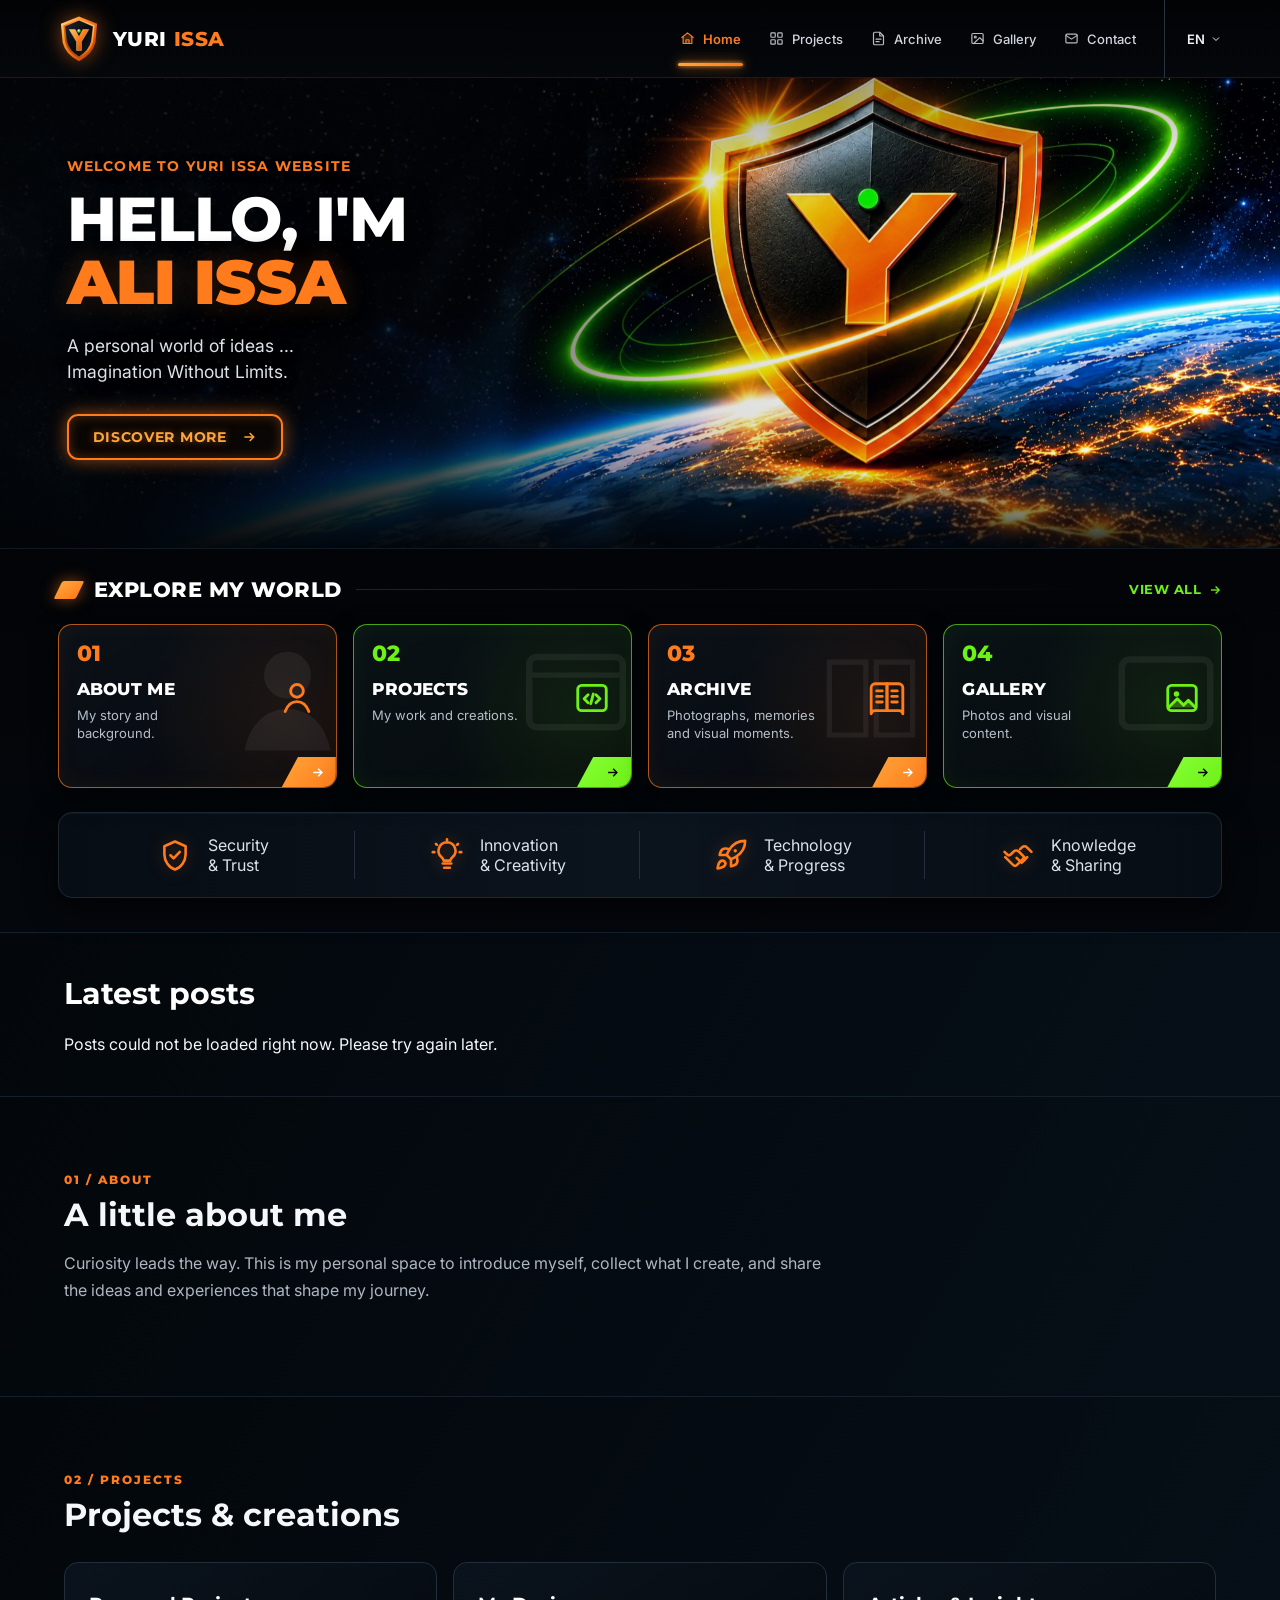
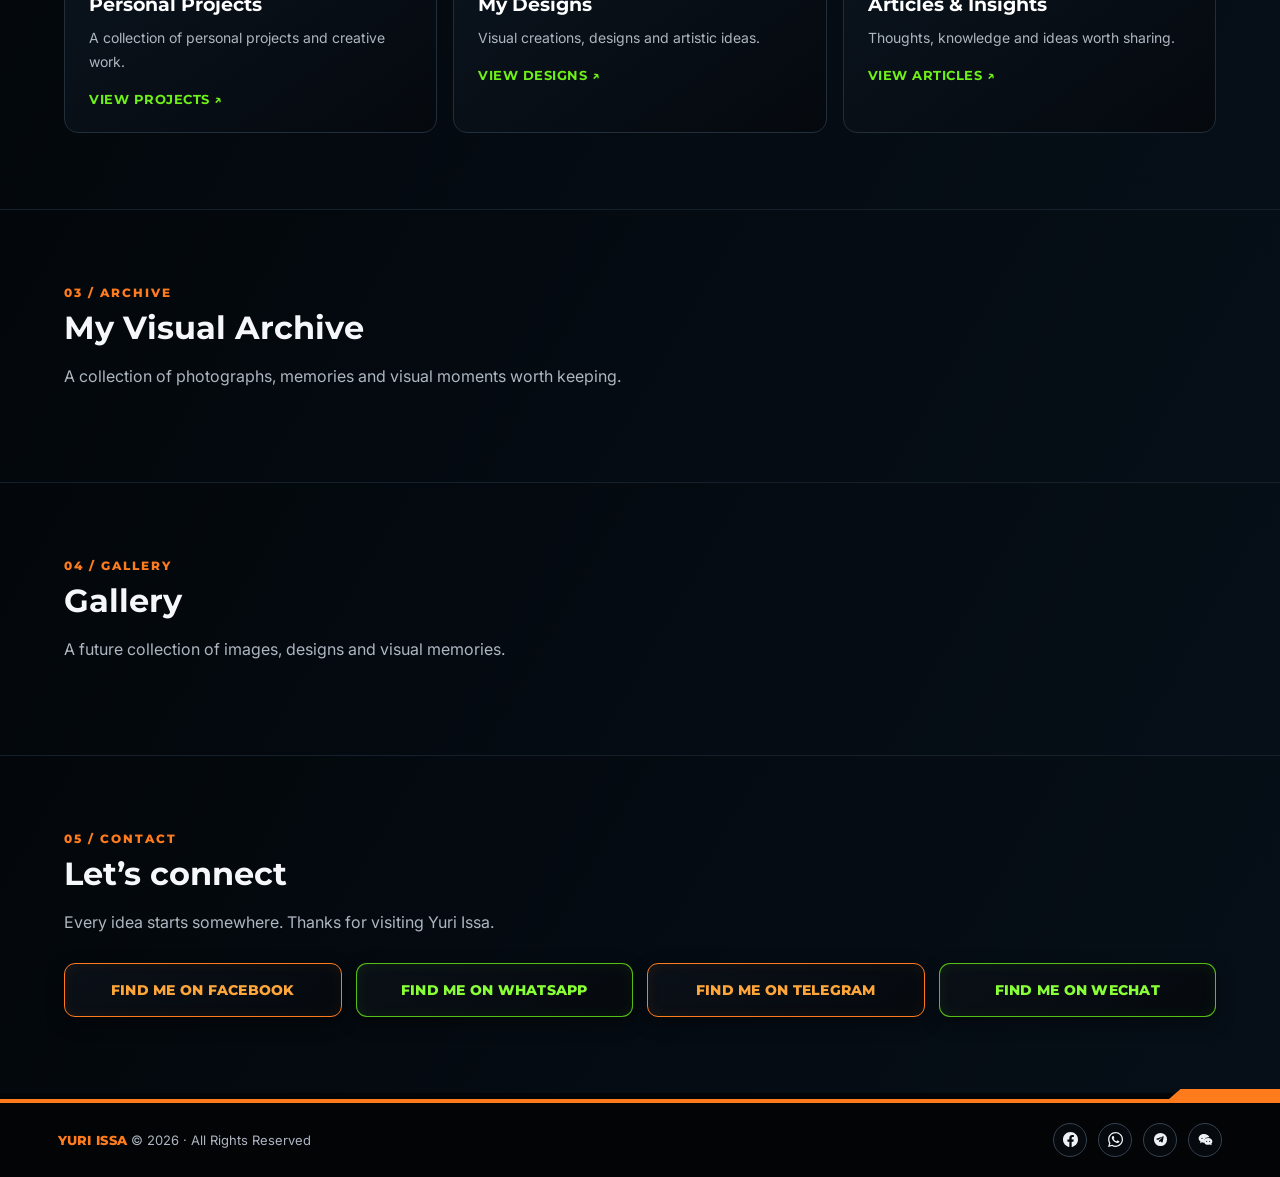
==== index.html @ 232e9811 "Show latest published posts on the home page" ====
<!doctype html>
<html lang="en">
<head>
<meta charset="utf-8">
<meta name="viewport" content="width=device-width, initial-scale=1">
<meta name="theme-color" content="#03070b">
<meta name="description" content="Yuri Issa — personal space for ideas, creativity, technology and projects.">
<title>YURI ISSA — Personal Website</title>
<link rel="preconnect" href="https://fonts.googleapis.com">
<link rel="preconnect" href="https://fonts.gstatic.com" crossorigin>
<link href="https://fonts.googleapis.com/css2?family=Inter:wght@400;500;600;700&family=Montserrat:wght@600;700;800;900&display=swap" rel="stylesheet">
<link rel="stylesheet" href="style.css">
</head>
<body>

<header class="site-header">
  <a class="brand" href="https://yuri-issa-admin.yuri-issa37.workers.dev/" aria-label="Yuri Issa private administration">
    <!-- Top-left metallic 3D mini shield with Y and green dot -->
    <svg class="brand-mark" viewBox="0 0 120 138" aria-hidden="true">
      <defs>
        <linearGradient id="miniMetalOuter" x1="0" y1="0" x2="1" y2="1">
          <stop offset="0%" stop-color="#ffe7ad"/>
          <stop offset="28%" stop-color="#ff992e"/>
          <stop offset="68%" stop-color="#e8580c"/>
          <stop offset="100%" stop-color="#8c2b02"/>
        </linearGradient>
        <linearGradient id="miniMetalInner" x1="1" y1="0" x2="0" y2="1">
          <stop offset="0%" stop-color="#ffd082"/>
          <stop offset="50%" stop-color="#ff7a18"/>
          <stop offset="100%" stop-color="#6e2000"/>
        </linearGradient>
        <linearGradient id="miniBg" x1="0" y1="0" x2="1" y2="1">
          <stop offset="0%" stop-color="#1e2730"/>
          <stop offset="55%" stop-color="#070a0e"/>
          <stop offset="100%" stop-color="#141b24"/>
        </linearGradient>
        <linearGradient id="miniYGrad" x1="0" y1="0" x2="1" y2="1">
          <stop offset="0%" stop-color="#ffc56e"/>
          <stop offset="45%" stop-color="#ff7e1a"/>
          <stop offset="100%" stop-color="#b83d04"/>
        </linearGradient>
        <radialGradient id="miniGreenDot" cx="38%" cy="35%" r="65%">
          <stop offset="0%" stop-color="#e0ffb8"/>
          <stop offset="45%" stop-color="#6df116"/>
          <stop offset="100%" stop-color="#247a00"/>
        </radialGradient>
      </defs>
      <path d="M60 4 L112 25 L107 79 Q99 113 60 133 Q21 113 13 79 L8 25 Z" fill="url(#miniMetalOuter)"/>
      <path d="M60 11 L105 30 L100 77 Q93 107 60 125 Q27 107 20 77 L15 30 Z" fill="url(#miniMetalInner)"/>
      <path d="M60 16 L100 33 L95 75 Q89 102 60 119 Q31 102 25 75 L20 33 Z" fill="url(#miniBg)"/>
      <path d="M32 42 L49 42 L60 63 L71 42 L88 42 L67 77 L67 102 L53 102 L53 77 Z" fill="url(#miniYGrad)" stroke="#ffd68a" stroke-width="1.3" stroke-linejoin="round"/>
      <circle cx="60" cy="46" r="5.4" fill="url(#miniGreenDot)"/>
    </svg>
    <span class="brand-name">YURI <span>ISSA.</span></span>
  </a>

  <button class="menu-toggle" aria-label="Open navigation" onclick="document.querySelector('.nav').classList.toggle('open')">☰</button>

  <nav class="nav" aria-label="Main navigation">
    <a class="active" href="#home"><svg viewBox="0 0 24 24"><path d="M3 10.5L12 3l9 7.5"/><path d="M5 9.5V20h14V9.5"/><path d="M9.5 20v-6h5v6"/></svg><span class="nav-label">Home</span></a>
    <a href="projects.html"><svg viewBox="0 0 24 24"><rect x="3" y="3" width="7" height="7" rx="1.2"/><rect x="14" y="3" width="7" height="7" rx="1.2"/><rect x="3" y="14" width="7" height="7" rx="1.2"/><rect x="14" y="14" width="7" height="7" rx="1.2"/></svg><span class="nav-label">Projects</span></a>
    <a href="#archive"><svg viewBox="0 0 24 24"><path d="M14 2H6a2 2 0 0 0-2 2v16a2 2 0 0 0 2 2h12a2 2 0 0 0 2-2V8z"/><polyline points="14 2 14 8 20 8"/><line x1="8" y1="13" x2="16" y2="13"/><line x1="8" y1="17" x2="13" y2="17"/></svg><span class="nav-label">Archive</span></a>
    <a href="#gallery"><svg viewBox="0 0 24 24"><rect x="3" y="4" width="18" height="16" rx="2"/><circle cx="8.5" cy="9.5" r="1.5"/><polyline points="21 16 15.5 10.5 6 20"/></svg><span class="nav-label">Gallery</span></a>
    <a href="#contact"><svg viewBox="0 0 24 24"><rect x="3" y="5" width="18" height="14" rx="2"/><polyline points="3 7 12 13 21 7"/></svg><span class="nav-label">Contact</span></a>
    <div class="lang-wrap">
      <button class="lang" type="button" aria-haspopup="true" aria-expanded="false" aria-label="Choose language"><span class="lang-current">EN</span><svg viewBox="0 0 24 24"><polyline points="6 9 12 15 18 9"/></svg></button>
      <div class="language-menu" hidden>
        <button type="button" data-language="en" aria-pressed="true">EN <span>English</span></button>
        <button type="button" data-language="ar" aria-pressed="false">AR <span>العربية</span></button>
      </div>
    </div>
  </nav>
</header>

<main>
<section class="hero" id="home" aria-label="Yuri Issa 3D metallic shield identity hero">
  <div class="hero-copy">
    <div class="eyebrow">WELCOME TO MY WEBSITE</div>
    <h1>HELLO, I'M <span>YURI ISSA</span></h1>
    <p>A personal space for ideas, creativity, technology and projects.</p>
    <a class="glow-btn" href="#about">
      DISCOVER MORE
      <svg viewBox="0 0 24 24"><line x1="5" y1="12" x2="19" y2="12"/><polyline points="13 6 19 12 13 18"/></svg>
    </a>
  </div>
  <div class="hero-art-spacer" aria-hidden="true"></div>
</section>

<section class="explore" id="explore">
  <div class="section-heading">
    <span class="slash"></span>
    <h2>EXPLORE MY WORLD</h2>
    <span class="heading-line"></span>
    <a class="view-all" href="#about">
      VIEW ALL
      <svg viewBox="0 0 24 24"><line x1="5" y1="12" x2="19" y2="12"/><polyline points="13 6 19 12 13 18"/></svg>
    </a>
  </div>

  <div class="feature-grid">
    <!-- Card 01 -->
    <a class="feature" href="#about">
      <svg class="card-bg-decor" viewBox="0 0 100 100"><circle cx="55" cy="34" r="18" fill="currentColor"/><path d="M22 92c4-22 18-32 33-32s29 10 33 32" fill="currentColor"/></svg>
      <div class="num">01</div>
      <h3>ABOUT ME</h3>
      <p>My story and background.</p>
      <span class="feature-icon">
        <svg viewBox="0 0 24 24"><circle cx="12" cy="7.5" r="4"/><path d="M4.5 20.5c1.6-4.2 4.4-6.2 7.5-6.2s5.9 2 7.5 6.2"/></svg>
      </span>
      <span class="corner">
        <svg viewBox="0 0 24 24"><line x1="5" y1="12" x2="19" y2="12"/><polyline points="13 6 19 12 13 18"/></svg>
      </span>
    </a>

    <!-- Card 02 -->
    <a class="feature green" href="#projects">
      <svg class="card-bg-decor" viewBox="0 0 100 100"><rect x="14" y="20" width="72" height="54" rx="6" stroke="currentColor" stroke-width="5" fill="none"/><line x1="14" y1="34" x2="86" y2="34" stroke="currentColor" stroke-width="4"/></svg>
      <div class="num">02</div>
      <h3>PROJECTS</h3>
      <p>My work and creations.</p>
      <span class="feature-icon">
        <svg viewBox="0 0 24 24"><rect x="3" y="4" width="18" height="16" rx="2.5"/><polyline points="9.5 10 7 12.5 9.5 15"/><polyline points="14.5 10 17 12.5 14.5 15"/><line x1="12.8" y1="9.5" x2="11.2" y2="15.5"/></svg>
      </span>
      <span class="corner">
        <svg viewBox="0 0 24 24"><line x1="5" y1="12" x2="19" y2="12"/><polyline points="13 6 19 12 13 18"/></svg>
      </span>
    </a>

    <!-- Card 03 -->
    <a class="feature" href="#archive">
      <svg class="card-bg-decor" viewBox="0 0 100 100"><path d="M18 24h28v56H18zM54 24h28v56H54z" stroke="currentColor" stroke-width="4" fill="none"/></svg>
      <div class="num">03</div>
      <h3>ARCHIVE</h3>
      <p>Photographs, memories and visual moments.</p>
      <span class="feature-icon">
        <svg viewBox="0 0 24 24"><path d="M2 5.5A2.5 2.5 0 0 1 4.5 3H12v17H4.5A2.5 2.5 0 0 0 2 22V5.5z"/><path d="M22 5.5A2.5 2.5 0 0 0 19.5 3H12v17h7.5a2.5 2.5 0 0 1 2.5 2V5.5z"/><line x1="5.5" y1="7.5" x2="9" y2="7.5"/><line x1="5.5" y1="11" x2="9" y2="11"/><line x1="5.5" y1="14.5" x2="9" y2="14.5"/><line x1="15" y1="7.5" x2="18.5" y2="7.5"/><line x1="15" y1="11" x2="18.5" y2="11"/><line x1="15" y1="14.5" x2="18.5" y2="14.5"/></svg>
      </span>
      <span class="corner">
        <svg viewBox="0 0 24 24"><line x1="5" y1="12" x2="19" y2="12"/><polyline points="13 6 19 12 13 18"/></svg>
      </span>
    </a>

    <!-- Card 04 -->
    <a class="feature green" href="#gallery">
      <svg class="card-bg-decor" viewBox="0 0 100 100"><rect x="16" y="22" width="68" height="52" rx="6" stroke="currentColor" stroke-width="5" fill="none"/></svg>
      <div class="num">04</div>
      <h3>GALLERY</h3>
      <p>Photos and visual content.</p>
      <span class="feature-icon">
        <svg viewBox="0 0 24 24"><rect x="3" y="4" width="18" height="16" rx="2.5"/><circle cx="8.5" cy="9.5" r="1.7" fill="currentColor" stroke="none"/><path d="M3.5 18l5.5-5.5 4 4 3-3 4.5 4.5" fill="currentColor" opacity="0.35" stroke="none"/><polyline points="3.5 18 9 12.5 13 16.5 16 13.5 20.5 18"/></svg>
      </span>
      <span class="corner">
        <svg viewBox="0 0 24 24"><line x1="5" y1="12" x2="19" y2="12"/><polyline points="13 6 19 12 13 18"/></svg>
      </span>
    </a>
  </div>

  <!-- 4 Values Bar -->
  <div class="values">
    <div class="value" role="button" tabindex="0" aria-controls="valuePopover" aria-expanded="false" data-value="security">
      <span class="value-icon">
        <svg viewBox="0 0 24 24"><path d="M12 2.5L4.5 5.8v5.7c0 4.9 3.2 9.4 7.5 10.8 4.3-1.4 7.5-5.9 7.5-10.8V5.8L12 2.5z"/><polyline points="8.8 12.2 11 14.4 15.4 9.8"/></svg>
      </span>
      <span>Security<br>&amp; Trust</span>
    </div>
    <div class="value" role="button" tabindex="0" aria-controls="valuePopover" aria-expanded="false" data-value="innovation">
      <span class="value-icon">
        <svg viewBox="0 0 24 24"><path d="M9 18h6"/><path d="M10 21h4"/><path d="M12 3a6 6 0 0 0-3.8 10.6c.7.6 1.3 1.5 1.5 2.4h4.6c.2-.9.8-1.8 1.5-2.4A6 6 0 0 0 12 3z"/><line x1="12" y1="1" x2="12" y2="1.5"/><line x1="4.2" y1="4.2" x2="4.9" y2="4.9"/><line x1="19.8" y1="4.2" x2="19.1" y2="4.9"/><line x1="2" y1="10" x2="3" y2="10"/><line x1="21" y1="10" x2="22" y2="10"/></svg>
      </span>
      <span>Innovation<br>&amp; Creativity</span>
    </div>
    <div class="value" role="button" tabindex="0" aria-controls="valuePopover" aria-expanded="false" data-value="technology">
      <span class="value-icon">
        <svg viewBox="0 0 24 24"><path d="M4.5 16.5c-1.5 1.26-2 5-2 5s3.74-.5 5-2c.71-.84.7-2.13-.09-2.91a2.18 2.18 0 0 0-2.91-.09z"/><path d="M12 15l-3-3a22 22 0 0 1 2-3.95A12.88 12.88 0 0 1 22 2c0 2.72-.78 7.5-6 11a22.35 22.35 0 0 1-4 2z"/><path d="M9 12H4s.55-3.03 2-4c1.62-1.08 5 0 5 0"/><path d="M12 15v5s3.03-.55 4-2c1.08-1.62 0-5 0-5"/><circle cx="15" cy="9" r="1.2" fill="currentColor" stroke="none"/></svg>
      </span>
      <span>Technology<br>&amp; Progress</span>
    </div>
    <div class="value" role="button" tabindex="0" aria-controls="valuePopover" aria-expanded="false" data-value="knowledge">
      <span class="value-icon">
        <svg viewBox="0 0 24 24"><path d="M11 14l2 2a2.1 2.1 0 0 0 3-3l-3.5-3.5a2.5 2.5 0 0 0-3.5 0L7 11.5a2 2 0 0 1-2.8 0L2.5 9.8"/><path d="M21.5 9.8l-3.2-3.2a2.5 2.5 0 0 0-3.5 0l-1.3 1.3"/><path d="M3 13.5l5.5 5.5a2 2 0 0 0 2.8 0l5.2-5.2"/><path d="M14.5 17.5l2-2"/><path d="M16.5 15.5l2-2"/></svg>
      </span>
      <span>Knowledge<br>&amp; Sharing</span>
    </div>
  </div>
  <div class="value-popover" id="valuePopover" hidden role="dialog" aria-labelledby="valuePopoverTitle" aria-describedby="valuePopoverText">
    <div class="value-popover-accent" aria-hidden="true"></div>
    <div class="value-popover-copy">
      <div class="value-popover-kicker">YURI ISSA · CORE VALUES</div>
      <h3 id="valuePopoverTitle"></h3>
      <p id="valuePopoverText"></p>
    </div>
    <button class="value-popover-close" type="button" aria-label="Close">×</button>
  </div>
</section>

<section class="public-feed-section" aria-labelledby="latestPostsHeading">
  <h2 class="public-feed-heading" id="latestPostsHeading" data-public-feed-title="all">Latest posts</h2>
  <div data-public-feed="all" data-limit="6" aria-live="polite">Loading published posts…</div>
</section>

<section class="content-section" id="about">
  <div class="kicker">01 / ABOUT</div>
  <h2>A little about me</h2>
  <p>Curiosity leads the way. This is my personal space to introduce myself, collect what I create, and share the ideas and experiences that shape my journey.</p>
</section>

<section class="content-section" id="projects">
  <div class="kicker">02 / PROJECTS</div>
  <h2>Projects &amp; creations</h2>
  <div class="cards">
    <article class="info-card">
      <h3>WorkTime</h3>
      <p>A personal work-hours and overtime tracking project.</p>
      <a class="view-all" href="projects.html">VIEW PROJECT ↗</a>
    </article>
    <article class="info-card">
      <h3>Experiments</h3>
      <p>A space for small tools, prototypes and ideas in progress.</p>
      <a class="view-all" href="designs.html">VIEW DESIGNS ↗</a>
    </article>
    <article class="info-card">
      <h3>Future projects</h3>
      <p>New concepts and creations will be collected here.</p>
      <a class="view-all" href="articles.html">READ ARTICLES ↗</a>
    </article>
  </div>
</section>

<section class="content-section" id="archive">
  <div class="kicker">03 / ARCHIVE</div>
  <h2>My Visual Archive</h2>
  <p>A collection of photographs, memories and visual moments worth keeping.</p>
</section>

<section class="content-section" id="gallery">
  <div class="kicker">04 / GALLERY</div>
  <h2>Gallery</h2>
  <p>A future collection of images, designs and visual memories.</p>
</section>

<section class="content-section" id="contact">
  <div class="kicker">05 / CONTACT</div>
  <h2>Let’s connect</h2>
  <p>Every idea starts somewhere. Thanks for visiting Yuri Issa.</p>
  <div class="contact-links" aria-label="Social contact links">
    <a class="contact-link contact-link-orange" href="https://www.facebook.com/share/1JthXieUPX/" target="_blank" rel="noopener noreferrer">FIND ME ON FACEBOOK</a>
    <a class="contact-link contact-link-green" href="https://wa.me/963932971478" target="_blank" rel="noopener noreferrer">FIND ME ON WHATSAPP</a>
    <a class="contact-link contact-link-orange" href="https://t.me/Yuriissa" target="_blank" rel="noopener noreferrer">FIND ME ON TELEGRAM</a>
    <button class="contact-link contact-link-green" type="button" data-open-wechat>FIND ME ON WECHAT</button>
  </div>
</section>
</main>


<div class="wechat-modal" id="wechatModal" hidden>
  <div class="wechat-modal-backdrop" data-close-wechat></div>
  <section class="wechat-modal-card" role="dialog" aria-modal="true" aria-labelledby="wechatModalTitle">
    <h2 id="wechatModalTitle">WECHAT</h2>
    <div class="wechat-id-box" aria-label="WeChat ID">Yuri-Issa</div>
    <div class="wechat-modal-actions">
      <button class="wechat-copy-button" type="button" id="copyWechatId">COPY ID</button>
      <button class="wechat-close-button" type="button" data-close-wechat>CLOSE</button>
    </div>
  </section>
</div>

<div class="footer-divider" aria-hidden="true"></div>
<footer class="site-footer">
  <div><span class="footer-brand">YURI ISSA.</span> © 2026&nbsp; · &nbsp;All Rights Reserved</div>
  <div class="socials">
    <a href="https://www.facebook.com/share/1JthXieUPX/" target="_blank" rel="noopener noreferrer" aria-label="Facebook">
      <svg viewBox="0 0 24 24"><path d="M24 12.073C24 5.405 18.627 0 12 0S0 5.405 0 12.073c0 6.019 4.388 11.01 10.125 11.927v-8.437H7.078v-3.49h3.047V9.41c0-3.02 1.792-4.69 4.533-4.69 1.312 0 2.686.236 2.686.236v2.953h-1.513c-1.491 0-1.956.931-1.956 1.886v2.278h3.328l-.532 3.49h-2.796V24C19.612 23.083 24 18.092 24 12.073z"/></svg>
    </a>
    <a href="https://wa.me/963932971478" target="_blank" rel="noopener noreferrer" aria-label="WhatsApp">
      <svg viewBox="0 0 24 24"><path d="M20.52 3.48A11.86 11.86 0 0 0 12.08 0C5.5 0 .15 5.35.15 11.93c0 2.1.55 4.15 1.6 5.96L.05 24l6.27-1.64a11.9 11.9 0 0 0 5.75 1.46h.01c6.58 0 11.93-5.35 11.93-11.93 0-3.19-1.24-6.19-3.49-8.41zM12.08 21.8h-.01a9.9 9.9 0 0 1-5.04-1.38l-.36-.21-3.72.97.99-3.63-.23-.37a9.88 9.88 0 0 1-1.52-5.25c0-5.46 4.45-9.91 9.9-9.91 2.65 0 5.14 1.03 7.01 2.9a9.84 9.84 0 0 1 2.9 7.01c0 5.46-4.45 9.87-9.92 9.87zm5.44-7.41c-.3-.15-1.77-.87-2.05-.97-.27-.1-.47-.15-.67.15-.2.3-.77.97-.95 1.17-.17.2-.35.22-.65.07-.3-.15-1.25-.46-2.38-1.47-.88-.78-1.47-1.75-1.64-2.05-.17-.3-.02-.46.13-.61.13-.13.3-.35.45-.52.15-.17.2-.3.3-.5.1-.2.05-.37-.02-.52-.08-.15-.67-1.62-.92-2.22-.24-.58-.49-.5-.67-.51h-.57c-.2 0-.52.07-.79.37-.27.3-1.04 1.02-1.04 2.49s1.07 2.89 1.22 3.09c.15.2 2.1 3.2 5.08 4.49.71.31 1.27.5 1.7.64.71.23 1.36.2 1.87.12.57-.08 1.77-.72 2.02-1.42.25-.7.25-1.3.17-1.42-.07-.12-.27-.2-.57-.35z"/></svg>
    </a>
    <a href="https://t.me/Yuriissa" target="_blank" rel="noopener noreferrer" aria-label="Telegram">
      <svg viewBox="0 0 24 24"><path d="M12 1.5a10.5 10.5 0 1 0 0 21 10.5 10.5 0 0 0 0-21zm5.1 6.2-1.8 8.6c-.13.62-.5.77-1.02.48l-2.82-2.08-1.36 1.31c-.15.15-.27.27-.56.27l.2-2.87 5.23-4.73c.23-.2-.05-.32-.34-.11l-6.46 4.07-2.78-.87c-.61-.19-.62-.61.13-.9l10.87-4.19c.5-.18.95.12.71 1.02z"/></svg>
    </a>
    <a href="#contact" aria-label="WeChat" data-open-wechat>
      <svg viewBox="0 0 24 24"><path d="M9.5 3C4.81 3 1 6.13 1 10c0 2.13 1.18 4.03 3.04 5.28L3.2 18l3.02-1.5c1.02.32 2.12.5 3.28.5h.38a6.1 6.1 0 0 1-.38-2.1c0-3.53 3.42-6.4 7.64-6.4.38 0 .75.02 1.11.07C17.52 5.43 13.9 3 9.5 3zm-3.1 8.1a1.05 1.05 0 1 1 0-2.1 1.05 1.05 0 0 1 0 2.1zm6.2 0a1.05 1.05 0 1 1 0-2.1 1.05 1.05 0 0 1 0 2.1zM23 15c0-3.04-3.02-5.5-6.75-5.5S9.5 11.96 9.5 15s3.02 5.5 6.75 5.5c.91 0 1.78-.15 2.57-.43L22 21l-.7-2.1C22.35 17.9 23 16.53 23 15zm-9.1.8a.9.9 0 1 1 0-1.8.9.9 0 0 1 0 1.8zm4.7 0a.9.9 0 1 1 0-1.8.9.9 0 0 1 0 1.8z"/></svg>
    </a>
  </div>
</footer>

<script>
document.querySelectorAll('.nav a').forEach(a=>a.addEventListener('click',()=>document.querySelector('.nav').classList.remove('open')));
</script>

<script>
(() => {
  const modal = document.getElementById('wechatModal');
  const copyButton = document.getElementById('copyWechatId');
  if (!modal || !copyButton) return;
  const id = 'Yuri-Issa';
  let previousFocus = null;
  const labels = () => document.documentElement.lang === 'ar'
    ? { title: 'وي تشات', copy: 'نسخ المعرّف', close: 'إغلاق', copied: 'تم النسخ' }
    : { title: 'WECHAT', copy: 'COPY ID', close: 'CLOSE', copied: 'COPIED' };
  const syncLanguage = () => {
    const t = labels();
    document.getElementById('wechatModalTitle').textContent = t.title;
    copyButton.textContent = t.copy;
    modal.querySelector('.wechat-close-button').textContent = t.close;
  };
  const openModal = event => {
    event.preventDefault();
    previousFocus = event.currentTarget;
    syncLanguage();
    modal.hidden = false;
    document.body.classList.add('wechat-modal-open');
    copyButton.focus();
  };
  const closeModal = () => {
    modal.hidden = true;
    document.body.classList.remove('wechat-modal-open');
    if (previousFocus) previousFocus.focus();
  };
  const fallbackCopy = () => {
    const field = document.createElement('textarea');
    field.value = id;
    field.setAttribute('readonly', '');
    field.style.position = 'fixed';
    field.style.opacity = '0';
    document.body.appendChild(field);
    field.select();
    let copied = false;
    try { copied = document.execCommand('copy'); } catch (error) {}
    field.remove();
    return copied;
  };
  document.querySelectorAll('[data-open-wechat]').forEach(button => button.addEventListener('click', openModal));
  modal.querySelectorAll('[data-close-wechat]').forEach(button => button.addEventListener('click', closeModal));
  document.addEventListener('keydown', event => {
    if (event.key === 'Escape' && !modal.hidden) closeModal();
  });
  copyButton.addEventListener('click', async () => {
    let copied = false;
    try {
      if (navigator.clipboard && window.isSecureContext) {
        await navigator.clipboard.writeText(id);
        copied = true;
      }
    } catch (error) {}
    if (!copied) copied = fallbackCopy();
    if (copied) {
      copyButton.textContent = labels().copied;
      window.setTimeout(() => { if (!modal.hidden) copyButton.textContent = labels().copy; }, 1600);
    }
  });
})();
</script>

<script>
(() => {
  const values = [...document.querySelectorAll('.values .value[data-value]')];
  const popover = document.getElementById('valuePopover');
  if (!values.length || !popover) return;
  const title = document.getElementById('valuePopoverTitle');
  const description = document.getElementById('valuePopoverText');
  const closeButton = popover.querySelector('.value-popover-close');
  const copy = {
    en: {
      security: ['Security & Trust', 'A personal space that respects privacy and values trust as the foundation of every meaningful digital connection.'],
      innovation: ['Innovation & Creativity', 'New ideas are more than passing thoughts. They become experiments, designs and creative work shaped by curiosity.'],
      technology: ['Technology & Progress', 'A continuing interest in digital tools and technology, with a belief in learning, exploring and moving forward.'],
      knowledge: ['Knowledge & Sharing', 'Knowledge becomes more valuable when we learn from it, exchange ideas and share what we discover.']
    },
    ar: {
      security: ['الأمان والثقة', 'مساحة شخصية تحترم الخصوصية، وتؤمن بأن الثقة هي أساس كل حضور رقمي وعلاقة ناجحة.'],
      innovation: ['الابتكار والإبداع', 'الأفكار الجديدة ليست مجرد خواطر عابرة؛ بل تتحول إلى تجارب وتصميمات وأعمال إبداعية يقودها الفضول.'],
      technology: ['التكنولوجيا والتقدم', 'اهتمام مستمر بالأدوات الرقمية والتكنولوجيا، وإيمان بأن التعلم والاستكشاف طريق دائم نحو التطور.'],
      knowledge: ['المعرفة والمشاركة', 'تزداد المعرفة قيمة عندما نتعلم منها، ونتبادل الأفكار، ونشارك الآخرين ما نكتشفه.']
    }
  };
  let active = null;
  let previousFocus = null;
  const isArabic = () => document.documentElement.lang === 'ar';
  const close = () => {
    if (popover.hidden) return;
    popover.hidden = true;
    if (active) active.setAttribute('aria-expanded', 'false');
    const restore = previousFocus;
    active = null;
    previousFocus = null;
    if (restore) restore.focus({ preventScroll: true });
  };
  const position = () => {
    if (!active || popover.hidden) return;
    const anchor = active.getBoundingClientRect();
    const width = popover.offsetWidth;
    const height = popover.offsetHeight;
    const margin = 16;
    const left = Math.max(margin, Math.min(window.innerWidth - width - margin, anchor.left + anchor.width / 2 - width / 2));
    let top = anchor.bottom + 14;
    if (top + height > window.innerHeight - margin) top = anchor.top - height - 14;
    top = Math.max(margin, Math.min(window.innerHeight - height - margin, top));
    popover.style.left = left + 'px';
    popover.style.top = top + 'px';
    popover.style.setProperty('--value-arrow-left', Math.max(22, Math.min(width - 34, anchor.left + anchor.width / 2 - left)) + 'px');
    popover.classList.toggle('opens-up', top < anchor.top);
  };
  const open = item => {
    const lang = isArabic() ? 'ar' : 'en';
    const words = copy[lang][item.dataset.value];
    if (!words) return;
    if (active === item && !popover.hidden) { close(); return; }
    if (active) active.setAttribute('aria-expanded', 'false');
    active = item;
    previousFocus = item;
    title.textContent = words[0];
    description.textContent = words[1];
    closeButton.setAttribute('aria-label', lang === 'ar' ? 'إغلاق' : 'Close');
    popover.querySelector('.value-popover-kicker').textContent = lang === 'ar' ? 'YURI ISSA · القيم الأساسية' : 'YURI ISSA · CORE VALUES';
    popover.hidden = false;
    item.setAttribute('aria-expanded', 'true');
    position();
    closeButton.focus({ preventScroll: true });
  };
  values.forEach(item => {
    item.addEventListener('click', () => open(item));
    item.addEventListener('keydown', event => {
      if (event.key === 'Enter' || event.key === ' ') {
        event.preventDefault();
        open(item);
      }
    });
  });
  closeButton.addEventListener('click', close);
  document.addEventListener('pointerdown', event => {
    if (!popover.hidden && !popover.contains(event.target) && !event.target.closest('.value[data-value]')) close();
  });
  document.addEventListener('keydown', event => {
    if (event.key === 'Escape' && !popover.hidden) close();
  });
  window.addEventListener('resize', position);
  window.addEventListener('scroll', () => { if (!popover.hidden) close(); }, true);
})();
</script>

<script src="content.js"></script>
<script src="language.js"></script>
<script src="public-posts.js"></script>
</body>
</html>
---- style.css ----
:root{
  --bg:#020407;
  --panel:#070d14;
  --text:#f5f7fa;
  --muted:#aeb6c0;
  --orange:#ff7b1c;
  --orange-bright:#ffa63a;
  --orange-deep:#c94908;
  --green:#6df116;
  --green-soft:#88ff36;
  --line:#202b36;
  --font-display:'Montserrat',Arial,Helvetica,sans-serif;
  --font-body:'Inter',Arial,Helvetica,sans-serif;
}
*{box-sizing:border-box}
html{scroll-behavior:smooth}
body{
  margin:0;
  background:var(--bg);
  color:var(--text);
  font-family:var(--font-body);
  overflow-x:hidden;
  -webkit-font-smoothing:antialiased;
}
a{color:inherit;text-decoration:none}

/* ================= HEADER ================= */
.site-header{
  height:78px;
  display:flex;
  align-items:center;
  justify-content:space-between;
  padding:0 4.5%;
  background:linear-gradient(180deg,#020305 0%,#04070b 100%);
  border-bottom:1px solid #141d26;
  position:relative;
  z-index:20;
}
.brand{
  display:flex;
  align-items:center;
  gap:13px;
  white-space:nowrap;
  font-family:var(--font-display);
  font-weight:800;
  letter-spacing:.6px;
  font-size:20px;
}
.brand-mark{
  width:42px;
  height:48px;
  display:block;
  filter:drop-shadow(0 0 10px rgba(255,123,28,0.5));
  transition:transform .25s ease;
}
.brand:hover .brand-mark{transform:scale(1.04)}
.brand-name{color:#ffffff}
.brand-name span{color:var(--orange)}

.nav{
  display:flex;
  align-items:center;
  gap:28px;
  font-size:13px;
  font-weight:500;
  color:#cfd5dd;
}
.nav a{
  height:78px;
  display:flex;
  align-items:center;
  gap:8px;
  position:relative;
  transition:color .2s ease;
}
.nav a svg{
  width:15px;
  height:15px;
  stroke:currentColor;
  fill:none;
  stroke-width:1.9;
  stroke-linecap:round;
  stroke-linejoin:round;
  opacity:.88;
}
.nav a:hover,
.nav a.active{
  color:var(--orange);
  font-weight:600;
}
.nav a.active svg{opacity:1;fill:rgba(255,123,28,0.18)}
.nav a.active:after{
  content:"";
  height:3px;
  border-radius:2px;
  position:absolute;
  bottom:12px;
  left:-2px;
  right:-2px;
  background:linear-gradient(90deg,var(--orange-bright),var(--orange));
  box-shadow:0 0 14px var(--orange),0 0 4px var(--orange-bright);
}
.lang{
  border-left:1px solid #28323c;
  padding-left:22px;
  color:#eef1f5;
  font-weight:600;
  gap:5px !important;
}
.lang svg{width:12px !important;height:12px !important}
.menu-toggle{
  display:none;
  background:#0a1017;
  color:#fff;
  border:1px solid #2b3744;
  border-radius:8px;
  padding:8px 12px;
  font-size:20px;
  cursor:pointer;
}

/* ================= HERO SECTION (PHOTOREALISTIC 3D SCENE) ================= */
.hero{
  min-height:470px;
  position:relative;
  overflow:hidden;
  display:grid;
  grid-template-columns:1fr 1fr;
  align-items:center;
  padding:46px 5.2% 54px;
  background-color:#020407;
  background-image:url('yuri-issa-hero-hd.jpg');
  background-size:65% auto;
  background-position:100% 46%;
  background-repeat:no-repeat;
}

/* Left-side legibility gradient while keeping the 3D shield, green orbit & Earth 100% crisp */
.hero:before{
  content:"";
  position:absolute;
  inset:0;
  background:
    linear-gradient(90deg, rgba(2,4,7,0.92) 0%, rgba(2,4,7,0.72) 34%, rgba(2,4,7,0.12) 56%, rgba(2,4,7,0.0) 100%),
    linear-gradient(180deg, rgba(2,4,7,0.3) 0%, transparent 22%, transparent 84%, rgba(2,4,7,0.88) 100%);
  pointer-events:none;
  z-index:1;
}

.hero-copy{
  position:relative;
  z-index:3;
  max-width:540px;
}
.eyebrow{
  font-family:var(--font-display);
  font-size:13.5px;
  color:var(--orange);
  font-weight:700;
  letter-spacing:1.2px;
  display:flex;
  align-items:center;
  gap:14px;
  margin-bottom:14px;
  text-transform:uppercase;
  text-shadow:0 2px 10px rgba(0,0,0,0.9);
}
.hero h1{
  font-family:var(--font-display);
  font-size:clamp(42px,5.2vw,62px);
  line-height:1.02;
  margin:0 0 18px;
  font-weight:800;
  letter-spacing:-0.8px;
  color:#ffffff;
  text-shadow:0 4px 24px rgba(0,0,0,0.85);
}
.hero h1 span{
  display:block;
  color:var(--orange);
  font-weight:900;
  letter-spacing:-0.5px;
  text-shadow:0 4px 28px rgba(0,0,0,0.85), 0 0 24px rgba(255,123,28,0.28);
}
.hero-copy p{
  font-size:17.5px;
  line-height:1.52;
  color:#dce2ea;
  max-width:430px;
  margin:0 0 28px;
  font-weight:400;
  text-shadow:0 2px 14px rgba(0,0,0,0.9);
}
.glow-btn{
  display:inline-flex;
  align-items:center;
  gap:14px;
  border:2px solid var(--orange);
  border-radius:11px;
  padding:13px 24px;
  background:rgba(12,7,3,0.75);
  backdrop-filter:blur(4px);
  color:var(--orange-bright);
  font-family:var(--font-display);
  font-weight:700;
  font-size:13.5px;
  letter-spacing:.7px;
  box-shadow:0 0 18px rgba(255,123,28,0.58), inset 0 0 12px rgba(255,123,28,0.3);
  text-shadow:0 0 8px rgba(255,140,40,0.5);
  transition:all .22s ease;
}
.glow-btn:hover{
  background:var(--orange);
  color:#06080b;
  box-shadow:0 0 28px rgba(255,123,28,0.9);
  text-shadow:none;
}
.glow-btn svg{
  width:16px;
  height:16px;
  stroke:currentColor;
  stroke-width:2.3;
  fill:none;
  transition:transform .2s ease;
}
.glow-btn:hover svg{transform:translateX(3px)}

.hero-art-spacer{
  min-height:370px;
  pointer-events:none;
}

/* ================= EXPLORE MY WORLD ================= */
.explore{
  padding:28px 4.5% 34px;
  background:linear-gradient(180deg,#020407 0%,#04070c 100%);
  border-top:1px solid #101822;
  position:relative;
  z-index:5;
}
.section-heading{
  display:flex;
  align-items:center;
  gap:14px;
  margin-bottom:22px;
}
.slash{
  width:22px;
  height:18px;
  background:linear-gradient(135deg,var(--orange-bright),var(--orange));
  transform:skew(-26deg);
  border-radius:2px;
  box-shadow:0 0 14px rgba(255,123,28,0.55);
}
.section-heading h2{
  font-family:var(--font-display);
  font-size:21px;
  margin:0;
  font-weight:800;
  letter-spacing:.5px;
  color:#ffffff;
}
.heading-line{
  height:1px;
  flex:1;
  background:linear-gradient(90deg,rgba(255,255,255,0.12),transparent);
}
.view-all{
  display:inline-flex;
  align-items:center;
  gap:7px;
  font-family:var(--font-display);
  font-size:12.5px;
  color:var(--green);
  font-weight:700;
  letter-spacing:.5px;
  white-space:nowrap;
  transition:opacity .2s;
}
.view-all:hover{opacity:.85;text-shadow:0 0 10px rgba(109,241,22,0.5)}
.view-all svg{width:14px;height:14px;stroke:currentColor;stroke-width:2.3;fill:none}

/* 4 Feature Cards */
.feature-grid{
  display:grid;
  grid-template-columns:repeat(4,1fr);
  gap:16px;
}
.feature{
  height:164px;
  position:relative;
  overflow:hidden;
  border:1.5px solid rgba(255,123,28,0.68);
  border-radius:14px;
  padding:18px 18px 14px;
  background:
    radial-gradient(circle at 82% 52%, rgba(255,123,28,0.09) 0%, transparent 58%),
    linear-gradient(145deg, #0b1118 0%, #06090e 100%);
  box-shadow:0 8px 24px rgba(0,0,0,0.55), inset 0 0 22px rgba(255,123,28,0.06);
  transition:transform .22s ease, border-color .22s ease, box-shadow .22s ease;
}
.feature:hover{
  transform:translateY(-3px);
  border-color:var(--orange-bright);
  box-shadow:0 12px 28px rgba(0,0,0,0.7), 0 0 18px rgba(255,123,28,0.22);
}
.feature.green{
  border-color:rgba(109,241,22,0.65);
  background:
    radial-gradient(circle at 82% 52%, rgba(109,241,22,0.09) 0%, transparent 58%),
    linear-gradient(145deg, #0a1216 0%, #05090d 100%);
  box-shadow:0 8px 24px rgba(0,0,0,0.55), inset 0 0 22px rgba(109,241,22,0.06);
}
.feature.green:hover{
  border-color:var(--green-soft);
  box-shadow:0 12px 28px rgba(0,0,0,0.7), 0 0 18px rgba(109,241,22,0.22);
}

.card-bg-decor{
  position:absolute;
  right:-10px;
  top:6px;
  width:130px;
  height:130px;
  opacity:.06;
  pointer-events:none;
  color:#ffffff;
}

.feature .num{
  font-family:var(--font-display);
  font-size:22px;
  font-weight:800;
  color:var(--orange);
  margin-bottom:14px;
  line-height:1;
}
.feature.green .num{color:var(--green)}
.feature h3{
  font-family:var(--font-display);
  font-size:16.5px;
  margin:0 0 7px;
  font-weight:800;
  letter-spacing:.3px;
  color:#ffffff;
}
.feature p{
  font-size:13px;
  line-height:1.4;
  color:#b6bec8;
  margin:0;
  max-width:155px;
}
.feature-icon{
  position:absolute;
  right:18px;
  top:52px;
  width:42px;
  height:42px;
  color:var(--orange);
  display:flex;
  align-items:center;
  justify-content:center;
}
.feature-icon svg{
  width:38px;
  height:38px;
  stroke:currentColor;
  fill:none;
  stroke-width:1.8;
  stroke-linecap:round;
  stroke-linejoin:round;
}
.feature.green .feature-icon{color:var(--green)}

.corner{
  position:absolute;
  right:0;
  bottom:0;
  width:54px;
  height:30px;
  background:linear-gradient(135deg,var(--orange-bright),var(--orange));
  clip-path:polygon(30% 0,100% 0,100% 100%,0 100%);
  display:flex;
  align-items:center;
  justify-content:flex-end;
  padding-right:11px;
  color:#ffffff;
}
.corner svg{width:15px;height:15px;stroke:currentColor;stroke-width:2.4;fill:none}
.feature.green .corner{
  background:linear-gradient(135deg,var(--green-soft),var(--green));
  color:#050b04;
}

/* Values Strip */
.values{
  margin-top:24px;
  min-height:86px;
  border:1px solid #1e2833;
  border-radius:14px;
  background:linear-gradient(90deg,#070d14 0%,#0b131d 50%,#070d14 100%);
  display:grid;
  grid-template-columns:repeat(4,1fr);
  align-items:center;
  padding:14px 12px;
  box-shadow:0 10px 30px rgba(0,0,0,0.65), inset 0 1px 0 rgba(255,255,255,0.04);
}
.value{
  display:flex;
  align-items:center;
  justify-content:center;
  gap:14px;
  min-height:48px;
  border-right:1px solid #232f3c;
  color:#dce2ea;
  font-size:13.5px;
  font-weight:500;
  line-height:1.3;
  padding:0 12px;
}
.value:last-child{border:0}
.value-icon{
  width:38px;
  height:38px;
  color:var(--orange);
  display:flex;
  align-items:center;
  justify-content:center;
  flex-shrink:0;
  filter:drop-shadow(0 0 8px rgba(255,123,28,0.28));
}
.value-icon svg{
  width:34px;
  height:34px;
  stroke:currentColor;
  fill:none;
  stroke-width:1.85;
  stroke-linecap:round;
  stroke-linejoin:round;
}

/* ================= FOOTER ================= */
.footer-divider{
  position:relative;
  height:4px;
  background:var(--orange);
  margin-top:6px;
}
.footer-divider:after{
  content:"";
  position:absolute;
  right:0;
  bottom:0;
  width:115px;
  height:14px;
  background:var(--orange);
  clip-path:polygon(14% 0,100% 0,100% 100%,0 100%);
}
.site-footer{
  padding:20px 4.5%;
  display:flex;
  align-items:center;
  justify-content:space-between;
  background:#020406;
  color:#aeb6c2;
  font-size:13px;
}
.footer-brand{
  font-family:var(--font-display);
  color:var(--orange);
  font-weight:800;
  letter-spacing:.3px;
}
.socials{display:flex;gap:11px}
.socials a{
  width:34px;
  height:34px;
  border:1px solid #35414e;
  border-radius:50%;
  display:grid;
  place-items:center;
  color:#eef2f6;
  background:#060a0f;
  transition:all .2s ease;
}
.socials a svg{width:15px;height:15px;fill:currentColor}
.socials a:hover{
  border-color:var(--orange);
  color:var(--orange);
  box-shadow:0 0 12px rgba(255,123,28,0.35);
}

/* ================= SUPPORTING CONTENT SECTIONS ================= */
.content-section{
  padding:76px 5%;
  border-top:1px solid #15202b;
  background:linear-gradient(120deg,#03070b,#060f18);
}
.content-section h2{
  font-family:var(--font-display);
  font-size:32px;
  margin:8px 0 12px;
}
.content-section .kicker{
  font-family:var(--font-display);
  color:var(--orange);
  font-size:11.5px;
  letter-spacing:2px;
  font-weight:800;
}
.content-section p{
  color:var(--muted);
  line-height:1.7;
  max-width:760px;
}
.cards{
  display:grid;
  grid-template-columns:repeat(3,1fr);
  gap:16px;
  margin-top:28px;
}
.info-card{
  padding:24px;
  border:1px solid #222e3a;
  border-radius:14px;
  background:linear-gradient(145deg,#0a131d,#05090e);
}
.info-card h3{
  font-family:var(--font-display);
  margin:6px 0 10px;
  color:#fff;
}
.info-card p{font-size:14px;margin:0 0 14px}

/* ================= RESPONSIVE ================= */
@media(max-width:960px){
  .hero{
    grid-template-columns:1fr;
    background-position:66% 74%;
    padding-bottom:32px;
  }
  .hero:before{
    background:
      linear-gradient(180deg, rgba(2,4,7,0.92) 0%, rgba(2,4,7,0.68) 38%, rgba(2,4,7,0.06) 66%, rgba(2,4,7,0.6) 100%);
  }
  .hero-art-spacer{min-height:290px}
  .feature-grid{grid-template-columns:repeat(2,1fr)}
  .values{grid-template-columns:repeat(2,1fr);gap:10px}
  .value:nth-child(2){border-right:0}
}
@media(max-width:760px){
  .site-header{height:68px;padding:0 4%}
  .brand{font-size:17px}
  .brand-mark{width:35px;height:40px}
  .menu-toggle{display:block}
  .nav{
    display:none;
    position:absolute;
    top:67px;
    left:0;
    right:0;
    background:#03060a;
    padding:12px 5% 18px;
    flex-wrap:wrap;
    gap:4px 20px;
    border-bottom:1px solid #1e2934;
  }
  .nav.open{display:flex}
  .nav a{height:44px}
  .nav a.active:after{bottom:2px}
  .lang{padding-left:0;border:0}
  .hero h1{font-size:40px}
  .hero-copy p{font-size:15px}
  .hero-art-spacer{min-height:260px}
  .content-section{padding:52px 5%}
  .content-section h2{font-size:26px}
  .cards{grid-template-columns:1fr}
}
@media(max-width:480px){
  .hero{background-size:115% auto;background-position:center bottom}
  .hero-art-spacer{min-height:245px}
  .feature-grid{grid-template-columns:1fr}
  .values{grid-template-columns:1fr}
  .value{border-right:0;border-bottom:1px solid #232f3c;justify-content:flex-start;padding:8px 14px}
  .value:last-child{border-bottom:0}
  .site-footer{flex-direction:column;gap:14px;text-align:center}
}

/* Desktop-only trial: NewYuri 1920x1080 full-width image */
@media (min-width:961px){
  .hero{
    background-image:url('NewYuri.png');
    background-size:100% auto;
    background-position:center calc(50% + 75px);
    background-repeat:no-repeat;
  }
}
/* Shared layouts for the inner pages */
.page-main{min-height:58vh;padding-top:34px}
.page-intro{max-width:1180px;margin:0 auto;padding:68px 7% 26px}
.page-intro .kicker{margin-bottom:14px}
.page-intro h1{font-family:Montserrat,Inter,sans-serif;font-size:clamp(30px,5vw,48px);font-weight:800;line-height:1.15;margin:0 0 16px;color:#f4f7fb}
.page-intro p{max-width:760px;color:#aab6c3;font-size:16px;line-height:1.85;margin:0}
.page-content{max-width:1180px;margin:0 auto;padding:18px 7% 90px}
.page-content .cards{margin-top:20px}
.page-content .info-card{min-height:190px}
.page-note{margin-top:24px;padding:22px 24px;border:1px solid #253342;border-radius:14px;background:rgba(12,20,29,.72);color:#aab6c3;line-height:1.8}
.page-link{display:inline-flex;align-items:center;gap:8px;margin-top:8px;color:#9cf05d;text-decoration:none;font-weight:700;letter-spacing:.04em}
.page-link:hover{color:#c4ff91}
@media(max-width:600px){.page-intro{padding:48px 6% 20px}.page-content{padding:14px 6% 64px}.page-intro p{font-size:15px}}


/* ================= CONTACT LINKS ================= */
.contact-links{
  display:grid;
  grid-template-columns:repeat(4,minmax(0,1fr));
  align-items:stretch;
  gap:14px;
  width:100%;
  min-width:0;
  margin-top:26px;
}
.contact-link{
  width:100%;
  min-width:0;
  height:54px;
  min-height:54px;
  display:flex;
  align-items:center;
  justify-content:center;
  padding:10px 8px;
  border:1.5px solid var(--orange);
  border-radius:11px;
  background:linear-gradient(145deg,rgba(11,17,24,.96),rgba(5,9,14,.98));
  color:var(--orange-bright);
  font-family:var(--font-display);
  font-size:clamp(11px,1.15vw,14px);
  font-weight:800;
  letter-spacing:.25px;
  text-align:center;
  box-shadow:0 6px 18px rgba(0,0,0,.38),inset 0 0 14px rgba(255,123,28,.07);
  transition:transform .22s ease,border-color .22s ease,background .22s ease,box-shadow .22s ease,color .22s ease;
}
.contact-link-green{
  border-color:rgba(109,241,22,.78);
  color:var(--green-soft);
  box-shadow:0 6px 18px rgba(0,0,0,.38),inset 0 0 14px rgba(109,241,22,.07);
}
.contact-link-orange:hover{
  transform:translateY(-3px);
  border-color:var(--orange-bright);
  background:linear-gradient(145deg,rgba(35,19,9,.98),rgba(8,10,14,.98));
  box-shadow:0 10px 24px rgba(0,0,0,.5),0 0 16px rgba(255,123,28,.2);
}
.contact-link-green:hover{
  transform:translateY(-3px);
  border-color:var(--green-soft);
  background:linear-gradient(145deg,rgba(13,31,10,.98),rgba(5,10,13,.98));
  box-shadow:0 10px 24px rgba(0,0,0,.5),0 0 16px rgba(109,241,22,.18);
}
@media(max-width:900px){
  .contact-links{grid-template-columns:repeat(2,minmax(0,1fr));gap:12px}
}
@media(max-width:600px){
  .contact-links{grid-template-columns:1fr;gap:12px}
}


/* ================= LANGUAGE MENU ================= */
.lang-wrap{position:relative;display:flex;align-items:center;height:78px}
.lang{
  appearance:none;-webkit-appearance:none;
  display:flex;align-items:center;gap:7px;
  height:78px;padding:0 0 0 22px;
  border:0;border-left:1px solid #28323c;
  background:transparent;color:#eef1f5;
  font:600 13px var(--font-body);cursor:pointer;
}
.lang svg{width:12px;height:12px;stroke:currentColor;fill:none;stroke-width:2}
.language-menu{
  position:absolute;top:calc(100% - 8px);right:0;z-index:40;
  min-width:142px;padding:6px;
  border:1px solid #283746;border-radius:10px;
  background:#070d14;box-shadow:0 12px 28px rgba(0,0,0,.55);
}
.language-menu[hidden]{display:none}
.language-menu button{
  width:100%;display:flex;align-items:center;justify-content:space-between;
  gap:14px;padding:10px 11px;border:0;border-radius:7px;
  background:transparent;color:#f5f7fa;font:600 12px var(--font-body);
  cursor:pointer;text-align:left;
}
.language-menu button span{color:#9eabb8;font-weight:400}
.language-menu button:hover,.language-menu button[aria-pressed="true"]{
  background:#111c27;color:var(--orange-bright);
}
.language-menu button[aria-pressed="true"] span{color:var(--green)}
/* Arabic changes text flow only; it never reverses the page layout. */
.arabic-copy{direction:rtl;text-align:left;unicode-bidi:plaintext}
/* Keep the hero welcome line in its original left-side flex position. */
.eyebrow.arabic-copy{direction:ltr;text-align:left;unicode-bidi:plaintext}
.nav-label{unicode-bidi:plaintext}
@media(max-width:760px){
  .lang-wrap{height:44px}
  .lang{height:44px;padding:0 0 0 0;border-left:0}
  .language-menu{top:calc(100% - 2px);right:0}
}


/* ================= WECHAT BRAND MODAL ================= */
body.wechat-modal-open{overflow:hidden}
.wechat-modal[hidden]{display:none}
.wechat-modal{
  position:fixed;inset:0;z-index:1000;
  display:grid;place-items:center;
  padding:22px;
}
.wechat-modal-backdrop{
  position:absolute;inset:0;
  background:rgba(0,3,7,.78);
  backdrop-filter:blur(7px);
}
.wechat-modal-card{
  position:relative;width:min(100%,360px);
  padding:25px 22px 22px;
  border:1px solid #263441;border-radius:17px;
  background:linear-gradient(145deg,#0a121a 0%,var(--bg) 100%);
  box-shadow:0 22px 70px rgba(0,0,0,.72),inset 0 1px 0 rgba(255,255,255,.035);
  text-align:center;
  animation:wechatModalIn .2s ease-out;
}
.wechat-modal-card h2{
  margin:0 0 17px;
  color:var(--orange-bright);
  font:800 14px var(--font-display);
  letter-spacing:2px;
}
.wechat-id-box{
  min-height:55px;display:flex;align-items:center;justify-content:center;
  padding:12px 16px;
  border:1.5px solid var(--orange);
  border-radius:10px;
  background:rgba(255,123,28,.055);
  color:#fff;font:700 17px var(--font-display);
  letter-spacing:1.1px;
  box-shadow:inset 0 0 15px rgba(255,123,28,.08),0 0 14px rgba(255,123,28,.08);
}
.wechat-modal-actions{display:grid;grid-template-columns:1fr 1fr;gap:11px;margin-top:13px}
.wechat-modal-actions button{
  min-height:48px;padding:10px 8px;
  border-radius:9px;border:1.5px solid;
  font:800 12px var(--font-display);letter-spacing:.35px;
  cursor:pointer;transition:transform .18s ease,box-shadow .18s ease,background .18s ease;
}
.wechat-copy-button{
  border-color:var(--green)!important;
  background:rgba(109,241,22,.09);color:var(--green-soft);
  box-shadow:inset 0 0 13px rgba(109,241,22,.07);
}
.wechat-close-button{
  border-color:var(--orange)!important;
  background:rgba(255,123,28,.08);color:var(--orange-bright);
  box-shadow:inset 0 0 13px rgba(255,123,28,.06);
}
.wechat-modal-actions button:hover{transform:translateY(-2px)}
.wechat-copy-button:hover{box-shadow:0 0 17px rgba(109,241,22,.2)}
.wechat-close-button:hover{box-shadow:0 0 17px rgba(255,123,28,.2)}
.wechat-modal-actions button:focus-visible{outline:2px solid #fff;outline-offset:3px}
@keyframes wechatModalIn{from{opacity:0;transform:translateY(8px) scale(.98)}to{opacity:1;transform:translateY(0) scale(1)}}
@media(prefers-reduced-motion:reduce){.wechat-modal-card{animation:none}.wechat-modal-actions button{transition:none}}


/* ================= INTERACTIVE CORE VALUES ================= */
.values .value{
  appearance:none;-webkit-appearance:none;
  width:100%;margin:0;
  background:transparent;
  font:inherit;
  text-align:inherit;
  cursor:pointer;
  border-top:0;border-bottom:0;border-left:0;
  transition:color .2s ease,background .2s ease,filter .2s ease;
}
.values .value:hover,
.values .value:focus-visible,
.values .value[aria-expanded="true"]{
  color:#fff;
  filter:drop-shadow(0 0 9px rgba(255,123,28,.2));
}
.values .value:focus-visible{
  outline:2px solid var(--orange-bright);
  outline-offset:-3px;
  border-radius:8px;
}
.value-popover[hidden]{display:none}
.value-popover{
  position:fixed;z-index:90;
  width:min(440px,calc(100vw - 32px));
  display:flex;align-items:flex-start;gap:15px;
  padding:22px 48px 22px 22px;
  border:1px solid rgba(255,123,28,.62);
  border-radius:16px;
  background:
    radial-gradient(circle at 92% 10%,rgba(255,123,28,.13),transparent 42%),
    linear-gradient(145deg,#101a25 0%,#060b11 100%);
  box-shadow:0 18px 48px rgba(0,0,0,.72),0 0 22px rgba(255,123,28,.12),inset 0 1px 0 rgba(255,255,255,.055);
  animation:valuePopoverIn .28s cubic-bezier(.2,.8,.2,1) both;
}
.value-popover:before{
  content:"";position:absolute;top:-8px;left:var(--value-arrow-left,50%);
  width:14px;height:14px;
  background:#101a25;border-top:1px solid rgba(255,123,28,.62);border-left:1px solid rgba(255,123,28,.62);
  transform:translateX(-50%) rotate(45deg);
}
.value-popover.opens-up:before{
  top:auto;bottom:-8px;transform:translateX(-50%) rotate(225deg);
}
.value-popover-accent{
  width:3px;align-self:stretch;min-height:54px;flex-shrink:0;
  border-radius:5px;
  background:linear-gradient(180deg,var(--orange-bright),var(--orange-deep));
  box-shadow:0 0 13px rgba(255,123,28,.5);
}
.value-popover-copy{min-width:0}
.value-popover-kicker{
  margin:0 0 7px;color:var(--orange-bright);
  font:700 9px var(--font-display);letter-spacing:1.6px;
}
.value-popover h3{
  margin:0 0 8px;color:#fff;
  font:800 16px var(--font-display);line-height:1.3;
}
.value-popover p{
  margin:0;color:#c3ccd6;
  font:400 13px/1.7 var(--font-body);
}
.value-popover-close{
  position:absolute;top:10px;right:11px;
  width:29px;height:29px;border:1px solid #354454;border-radius:8px;
  background:rgba(255,255,255,.035);color:#dce2ea;
  font:400 22px/1 var(--font-body);cursor:pointer;
  transition:color .18s ease,border-color .18s ease,background .18s ease;
}
.value-popover-close:hover{color:var(--orange-bright);border-color:var(--orange);background:rgba(255,123,28,.08)}
.value-popover-close:focus-visible{outline:2px solid #fff;outline-offset:3px}
@keyframes valuePopoverIn{
  from{opacity:0;transform:translateY(9px) scale(.975);filter:blur(2px)}
  to{opacity:1;transform:translateY(0) scale(1);filter:blur(0)}
}
@media(max-width:600px){
  .value-popover{padding:20px 44px 20px 18px;gap:12px}
  .value-popover h3{font-size:15px}
  .value-popover p{font-size:12.5px;line-height:1.65}
}
@media(prefers-reduced-motion:reduce){
  .value-popover{animation:none}
  .values .value,.value-popover-close{transition:none}
}


/* ================= PUBLIC POSTS ================= */
.public-feed-section,.public-feed-wrap{padding:42px 5%;border-top:1px solid #15202b;background:linear-gradient(120deg,#03070b,#060f18)}
.public-feed-heading{font-family:var(--font-display);font-size:clamp(22px,3vw,30px);margin:0 0 22px;color:#fff}
.public-post-grid{display:grid;grid-template-columns:repeat(3,minmax(0,1fr));gap:18px}
.public-post-card{min-width:0;border:1px solid #263441;border-radius:14px;overflow:hidden;background:linear-gradient(145deg,#0b131d,#05090e);box-shadow:0 8px 24px rgba(0,0,0,.35);transition:transform .2s ease,border-color .2s ease}
.public-post-card:hover{transform:translateY(-3px);border-color:var(--orange)}
.public-post-card-link{display:flex;height:100%;flex-direction:column;color:inherit;text-decoration:none}
.public-post-image{display:block;width:100%;aspect-ratio:16/9;object-fit:cover;background:#080d13}
.public-post-copy{display:flex;flex:1;flex-direction:column;align-items:flex-start;padding:18px}
.public-post-meta{font-size:12px;letter-spacing:.04em;color:var(--green);margin-bottom:10px}
.public-post-title{font-family:var(--font-display);font-size:19px;line-height:1.35;color:#fff;margin:0 0 9px;overflow-wrap:anywhere}
.public-post-summary{font-size:14px;line-height:1.65;color:#b8c2ce;margin:0 0 16px;white-space:pre-wrap;overflow-wrap:anywhere}
.public-post-read{margin-top:auto;color:var(--orange-bright);font-size:12px;font-weight:800;letter-spacing:.05em}
.public-feed-empty{color:#aeb8c4;line-height:1.7}
.public-post-detail-shell{max-width:980px;margin:0 auto;padding:52px 5% 80px}
.public-post-detail{border:1px solid #263441;border-radius:16px;background:linear-gradient(145deg,#0b131d,#05090e);padding:clamp(20px,4vw,42px);box-shadow:0 12px 36px rgba(0,0,0,.35)}
.public-post-detail-title{font-family:var(--font-display);font-size:clamp(28px,5vw,46px);line-height:1.2;color:#fff;margin:8px 0 14px;overflow-wrap:anywhere}
.public-post-detail-summary{font-size:17px;line-height:1.75;color:#c4ced9;margin:0 0 24px;white-space:pre-wrap;overflow-wrap:anywhere}
.public-post-detail-image{display:block;width:100%;max-height:620px;object-fit:contain;background:#03070b;border-radius:12px;margin:20px 0 28px}
.public-post-body{font-size:16px;line-height:1.9;color:#e0e6ed;white-space:pre-wrap;overflow-wrap:anywhere;unicode-bidi:plaintext}
.public-post-back{display:inline-flex;align-items:center;gap:8px;margin:0 0 20px;color:var(--green);font-weight:700;text-decoration:none}
.public-post-back:hover{color:var(--orange-bright)}
[dir="rtl"] .public-post-detail,[dir="rtl"] .public-post-copy{text-align:right}
@media(max-width:850px){.public-post-grid{grid-template-columns:repeat(2,minmax(0,1fr))}}
@media(max-width:560px){.public-post-grid{grid-template-columns:1fr}.public-feed-section,.public-feed-wrap{padding:32px 5%}.public-post-detail-shell{padding:32px 4% 56px}}
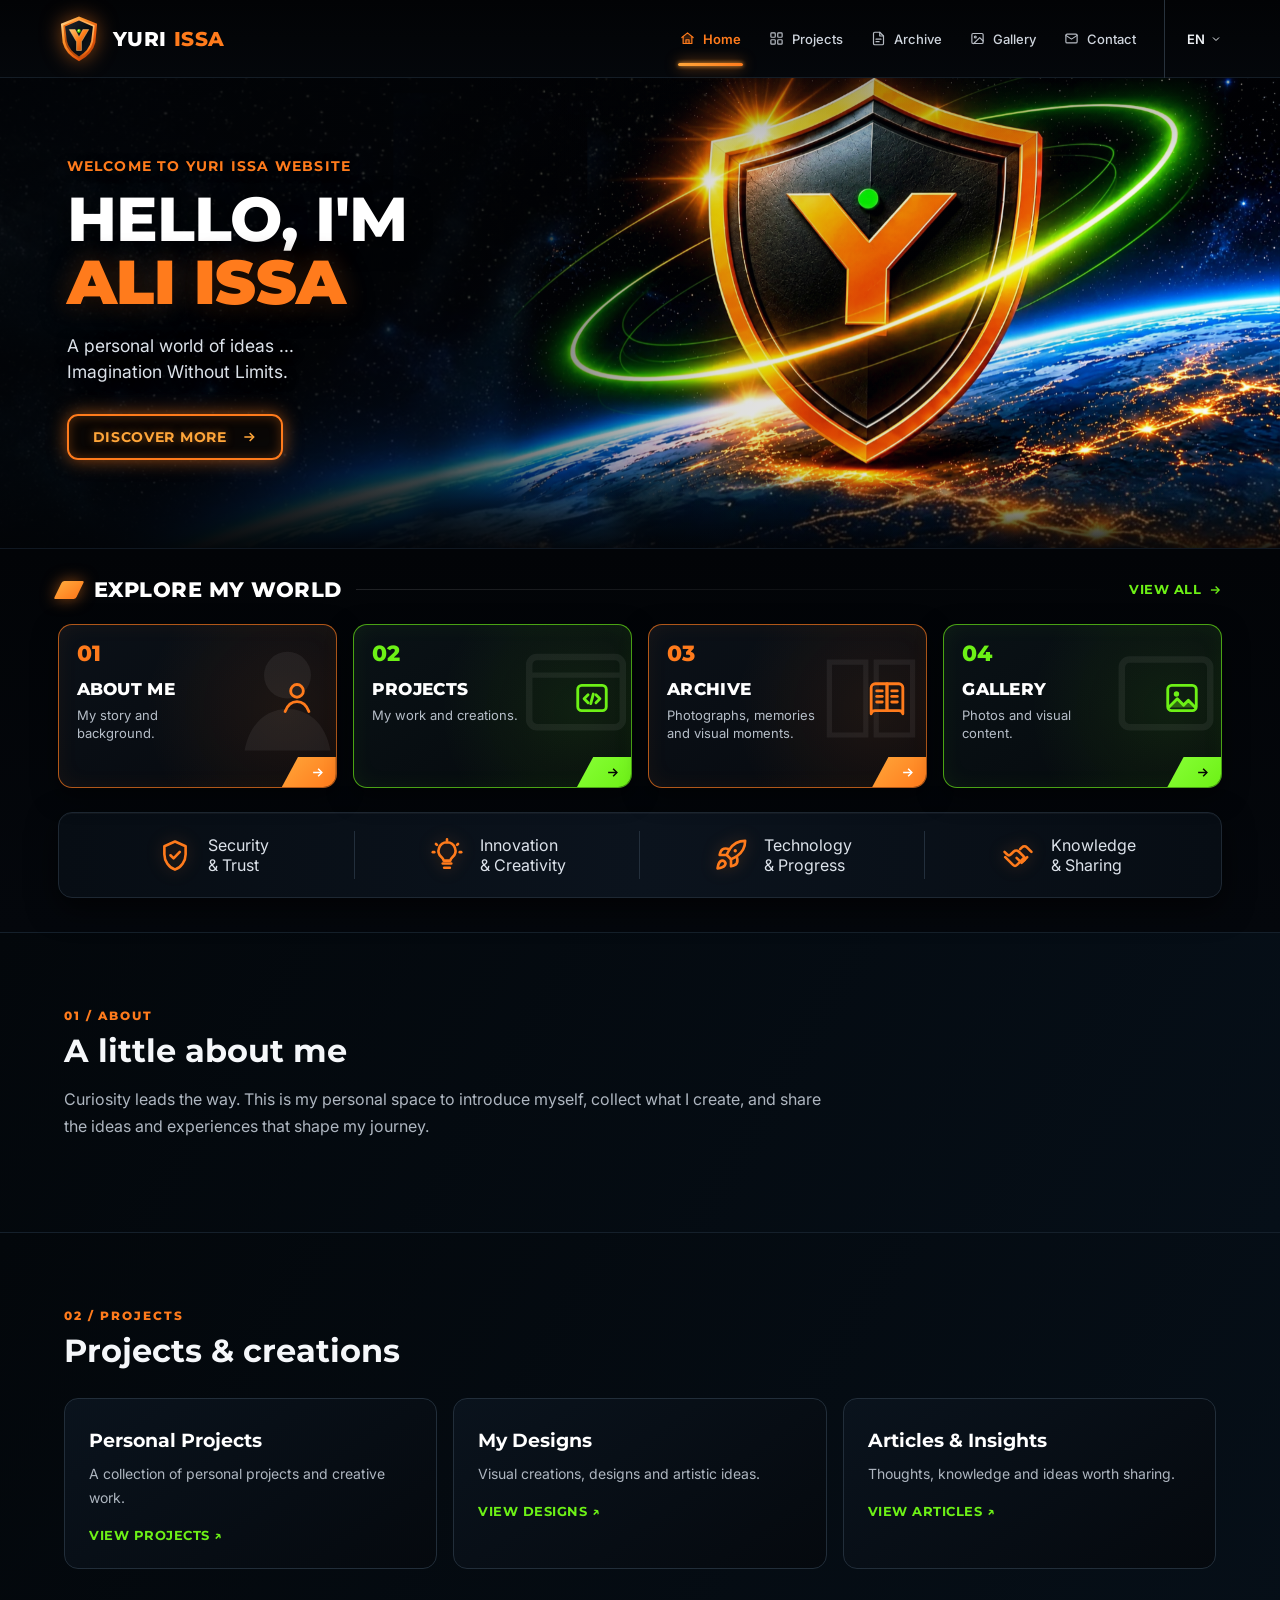
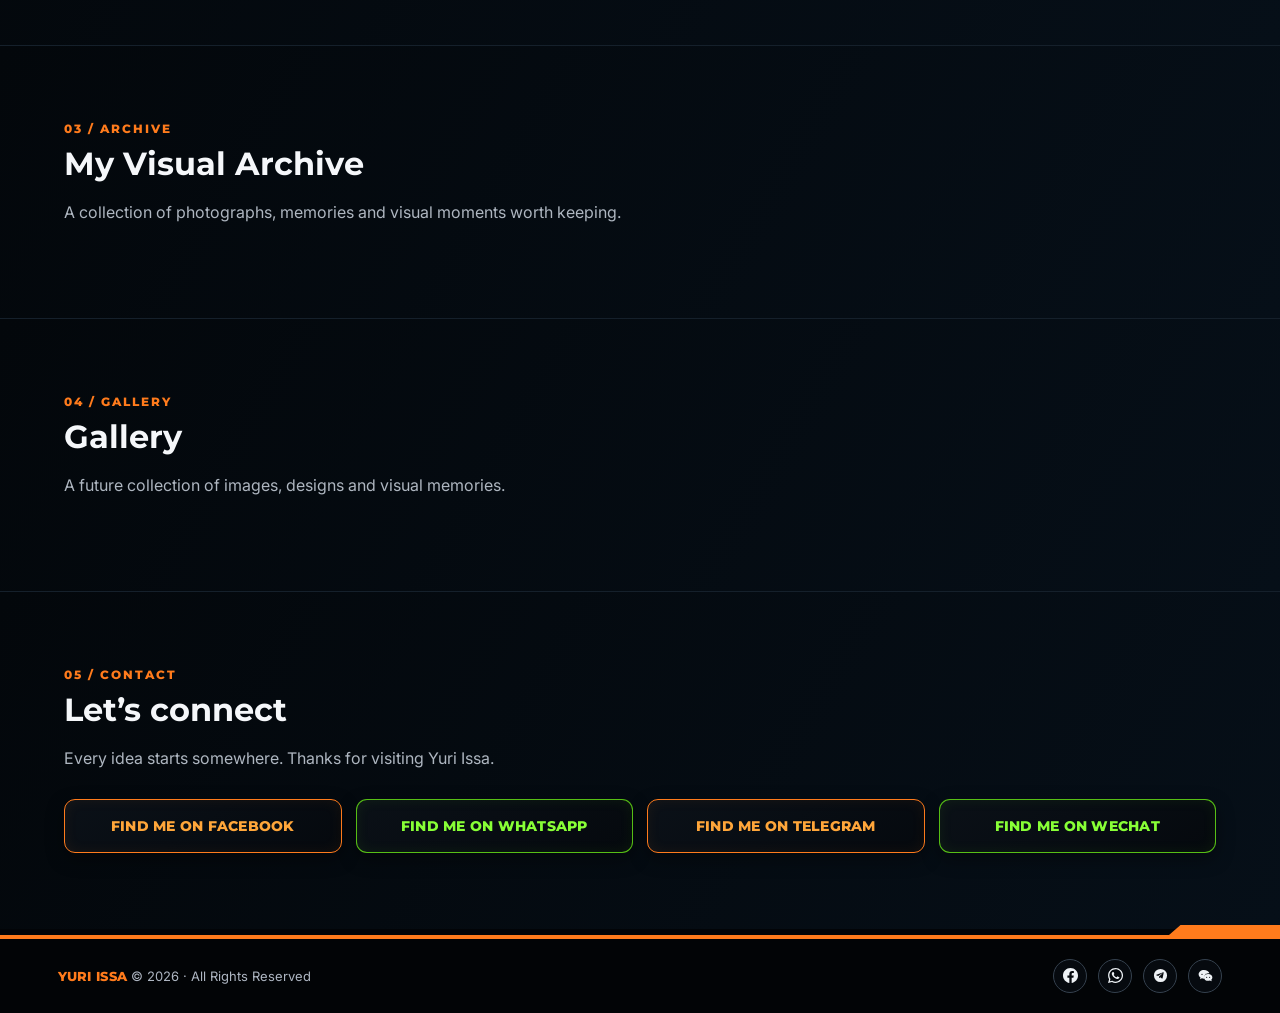
==== commit 2d21c947: "Preserve preview mode across home and article navigation" ====
--- a/index.html
+++ b/index.html
@@ -193,11 +193,6 @@
   </div>
 </section>
 
-<section class="public-feed-section" aria-labelledby="latestPostsHeading">
-  <h2 class="public-feed-heading" id="latestPostsHeading" data-public-feed-title="all">Latest posts</h2>
-  <div data-public-feed="all" data-limit="6" aria-live="polite">Loading published posts…</div>
-</section>
-
 <section class="content-section" id="about">
   <div class="kicker">01 / ABOUT</div>
   <h2>A little about me</h2>
@@ -440,6 +435,20 @@
 
 <script src="content.js"></script>
 <script src="language.js"></script>
-<script src="public-posts.js"></script>
+
+<script>
+/* Keep the isolated visual-preview flag while navigating between site pages. */
+(() => {
+  if (new URLSearchParams(location.search).get("preview") !== "1") return;
+  document.querySelectorAll('a[href]').forEach(link => {
+    try {
+      const target = new URL(link.getAttribute("href"), location.href);
+      if (target.origin !== location.origin) return;
+      target.searchParams.set("preview", "1");
+      link.href = target.pathname + target.search + target.hash;
+    } catch (error) {}
+  });
+})();
+</script>
 </body>
 </html>
--- a/style.css
+++ b/style.css
@@ -859,28 +859,24 @@
 }
 
 
-/* ================= PUBLIC POSTS ================= */
-.public-feed-section,.public-feed-wrap{padding:42px 5%;border-top:1px solid #15202b;background:linear-gradient(120deg,#03070b,#060f18)}
-.public-feed-heading{font-family:var(--font-display);font-size:clamp(22px,3vw,30px);margin:0 0 22px;color:#fff}
-.public-post-grid{display:grid;grid-template-columns:repeat(3,minmax(0,1fr));gap:18px}
-.public-post-card{min-width:0;border:1px solid #263441;border-radius:14px;overflow:hidden;background:linear-gradient(145deg,#0b131d,#05090e);box-shadow:0 8px 24px rgba(0,0,0,.35);transition:transform .2s ease,border-color .2s ease}
-.public-post-card:hover{transform:translateY(-3px);border-color:var(--orange)}
-.public-post-card-link{display:flex;height:100%;flex-direction:column;color:inherit;text-decoration:none}
-.public-post-image{display:block;width:100%;aspect-ratio:16/9;object-fit:cover;background:#080d13}
-.public-post-copy{display:flex;flex:1;flex-direction:column;align-items:flex-start;padding:18px}
-.public-post-meta{font-size:12px;letter-spacing:.04em;color:var(--green);margin-bottom:10px}
-.public-post-title{font-family:var(--font-display);font-size:19px;line-height:1.35;color:#fff;margin:0 0 9px;overflow-wrap:anywhere}
-.public-post-summary{font-size:14px;line-height:1.65;color:#b8c2ce;margin:0 0 16px;white-space:pre-wrap;overflow-wrap:anywhere}
-.public-post-read{margin-top:auto;color:var(--orange-bright);font-size:12px;font-weight:800;letter-spacing:.05em}
-.public-feed-empty{color:#aeb8c4;line-height:1.7}
-.public-post-detail-shell{max-width:980px;margin:0 auto;padding:52px 5% 80px}
-.public-post-detail{border:1px solid #263441;border-radius:16px;background:linear-gradient(145deg,#0b131d,#05090e);padding:clamp(20px,4vw,42px);box-shadow:0 12px 36px rgba(0,0,0,.35)}
-.public-post-detail-title{font-family:var(--font-display);font-size:clamp(28px,5vw,46px);line-height:1.2;color:#fff;margin:8px 0 14px;overflow-wrap:anywhere}
-.public-post-detail-summary{font-size:17px;line-height:1.75;color:#c4ced9;margin:0 0 24px;white-space:pre-wrap;overflow-wrap:anywhere}
-.public-post-detail-image{display:block;width:100%;max-height:620px;object-fit:contain;background:#03070b;border-radius:12px;margin:20px 0 28px}
-.public-post-body{font-size:16px;line-height:1.9;color:#e0e6ed;white-space:pre-wrap;overflow-wrap:anywhere;unicode-bidi:plaintext}
-.public-post-back{display:inline-flex;align-items:center;gap:8px;margin:0 0 20px;color:var(--green);font-weight:700;text-decoration:none}
-.public-post-back:hover{color:var(--orange-bright)}
-[dir="rtl"] .public-post-detail,[dir="rtl"] .public-post-copy{text-align:right}
-@media(max-width:850px){.public-post-grid{grid-template-columns:repeat(2,minmax(0,1fr))}}
-@media(max-width:560px){.public-post-grid{grid-template-columns:1fr}.public-feed-section,.public-feed-wrap{padding:32px 5%}.public-post-detail-shell{padding:32px 4% 56px}}
+/* Public content rendered from the read-only publishing API */
+.public-post-grid{align-items:stretch}
+.public-post-card{display:flex;flex-direction:column;gap:8px;min-height:100%}
+.public-post-image{width:100%;max-height:230px;aspect-ratio:16/9;object-fit:cover;border-radius:9px;border:1px solid #263441;background:#03070b}
+.public-post-type{display:inline-flex;align-self:flex-start;padding:5px 9px;border:1px solid rgba(255,123,28,.42);border-radius:20px;color:#ffb36c;font-size:11px;font-weight:800;letter-spacing:.06em}
+.public-post-title{font-family:Montserrat,Inter,sans-serif;font-size:20px;line-height:1.45;margin:4px 0;color:#f4f7fb}
+.public-post-summary{color:#aab6c3;line-height:1.8;font-size:14px;white-space:pre-wrap}
+.public-post-date{color:#8493a3;font-size:12px;margin:0}
+.public-post-card .page-link{margin-top:auto;padding-top:8px}
+.public-post-detail{padding:clamp(20px,4vw,38px);border:1px solid #253342;border-radius:16px;background:linear-gradient(145deg,#0a131d,#05090e)}
+.public-back-link{margin:0 0 24px}
+.public-detail-title{font-family:Montserrat,Inter,sans-serif;font-size:clamp(25px,4vw,38px);line-height:1.35;margin:16px 0;color:#f4f7fb}
+.public-detail-image{display:block;width:100%;max-height:620px;object-fit:contain;margin:24px auto;border-radius:12px;background:#03070b}
+.public-detail-summary{font-size:17px;color:#d4dde7;line-height:1.9;margin:22px 0}
+.public-detail-body{color:#c0cad5;font-size:16px;line-height:2;white-space:pre-wrap;overflow-wrap:anywhere}
+.public-gallery-grid{display:grid;grid-template-columns:repeat(3,minmax(0,1fr));gap:16px}
+.public-gallery-item{margin:0;padding:10px;border:1px solid #253342;border-radius:13px;background:linear-gradient(145deg,#0a131d,#05090e)}
+.public-gallery-item img{display:block;width:100%;aspect-ratio:4/3;object-fit:cover;border-radius:8px;background:#03070b}
+.public-gallery-item figcaption{color:#aab6c3;font-size:13px;line-height:1.6;padding:10px 3px 2px}
+@media(max-width:760px){.public-gallery-grid{grid-template-columns:repeat(2,minmax(0,1fr))}}
+@media(max-width:480px){.public-gallery-grid{grid-template-columns:1fr}.public-post-title{font-size:18px}}
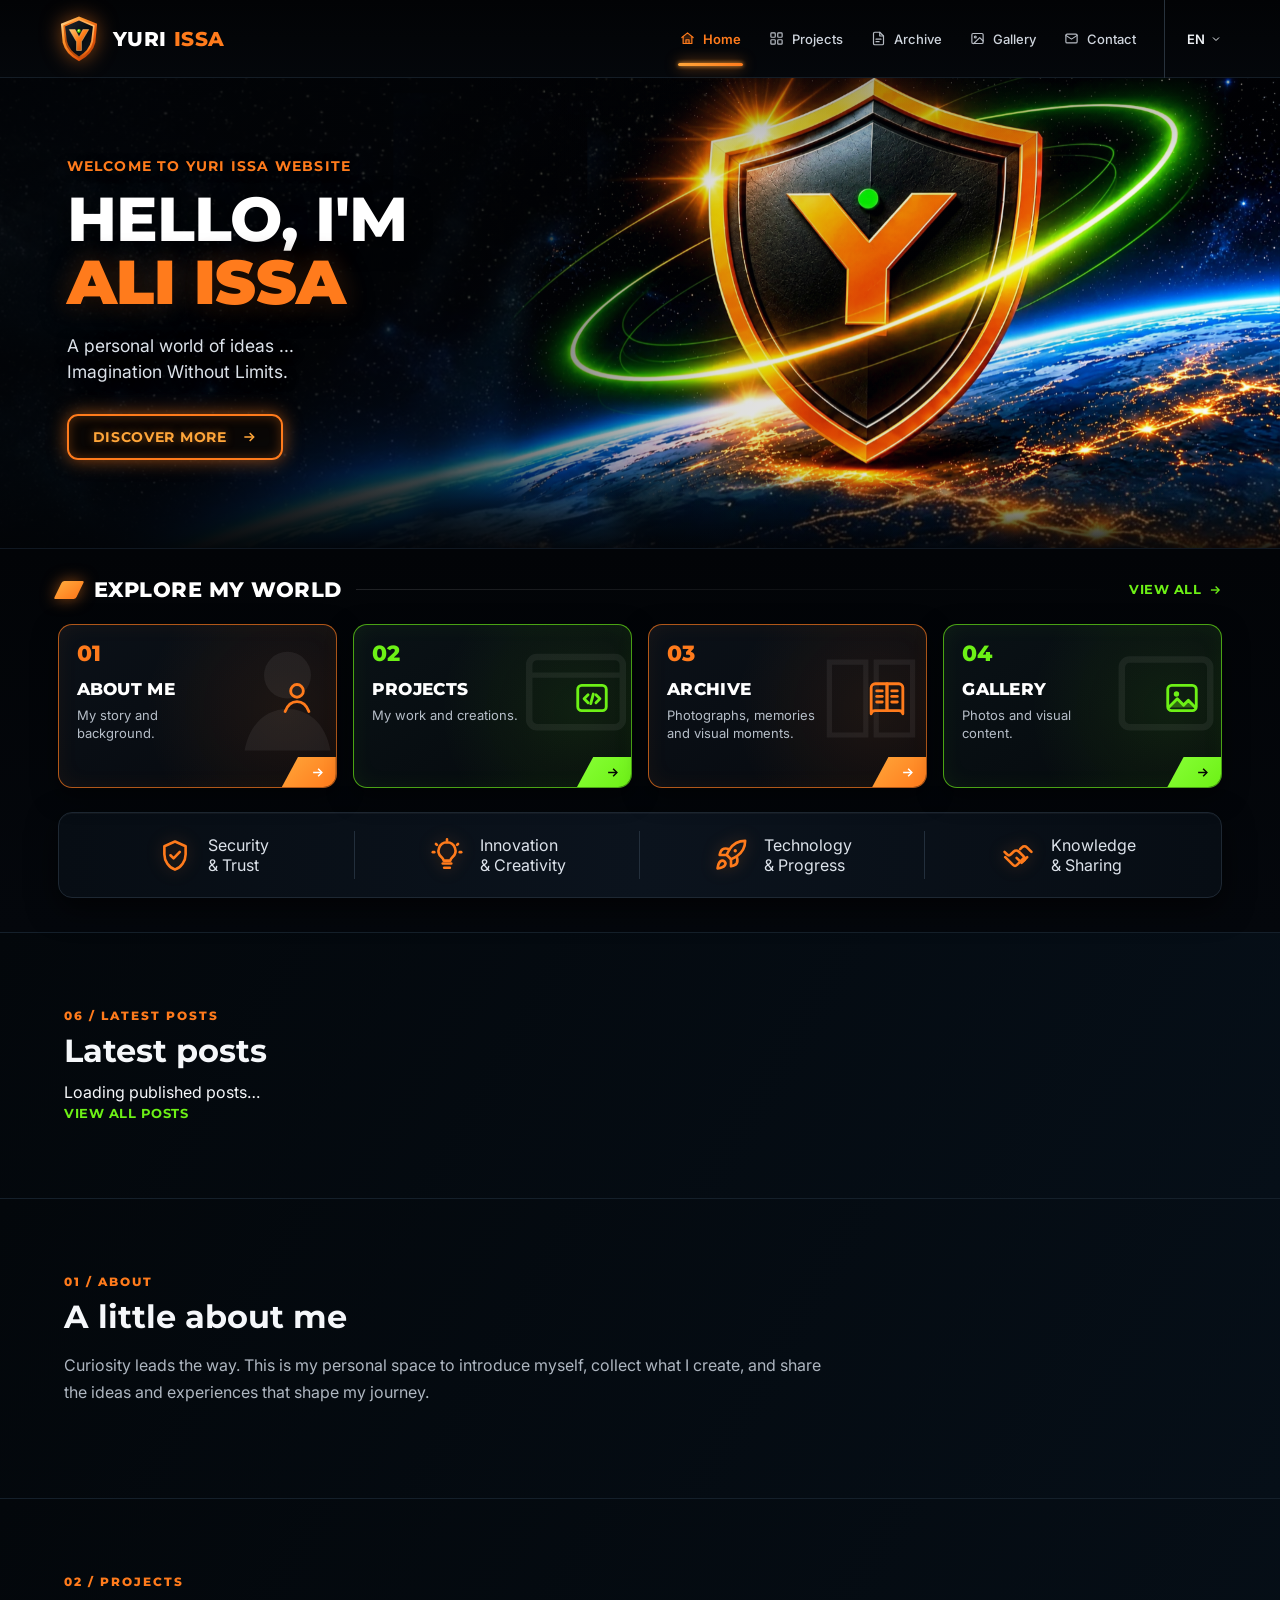
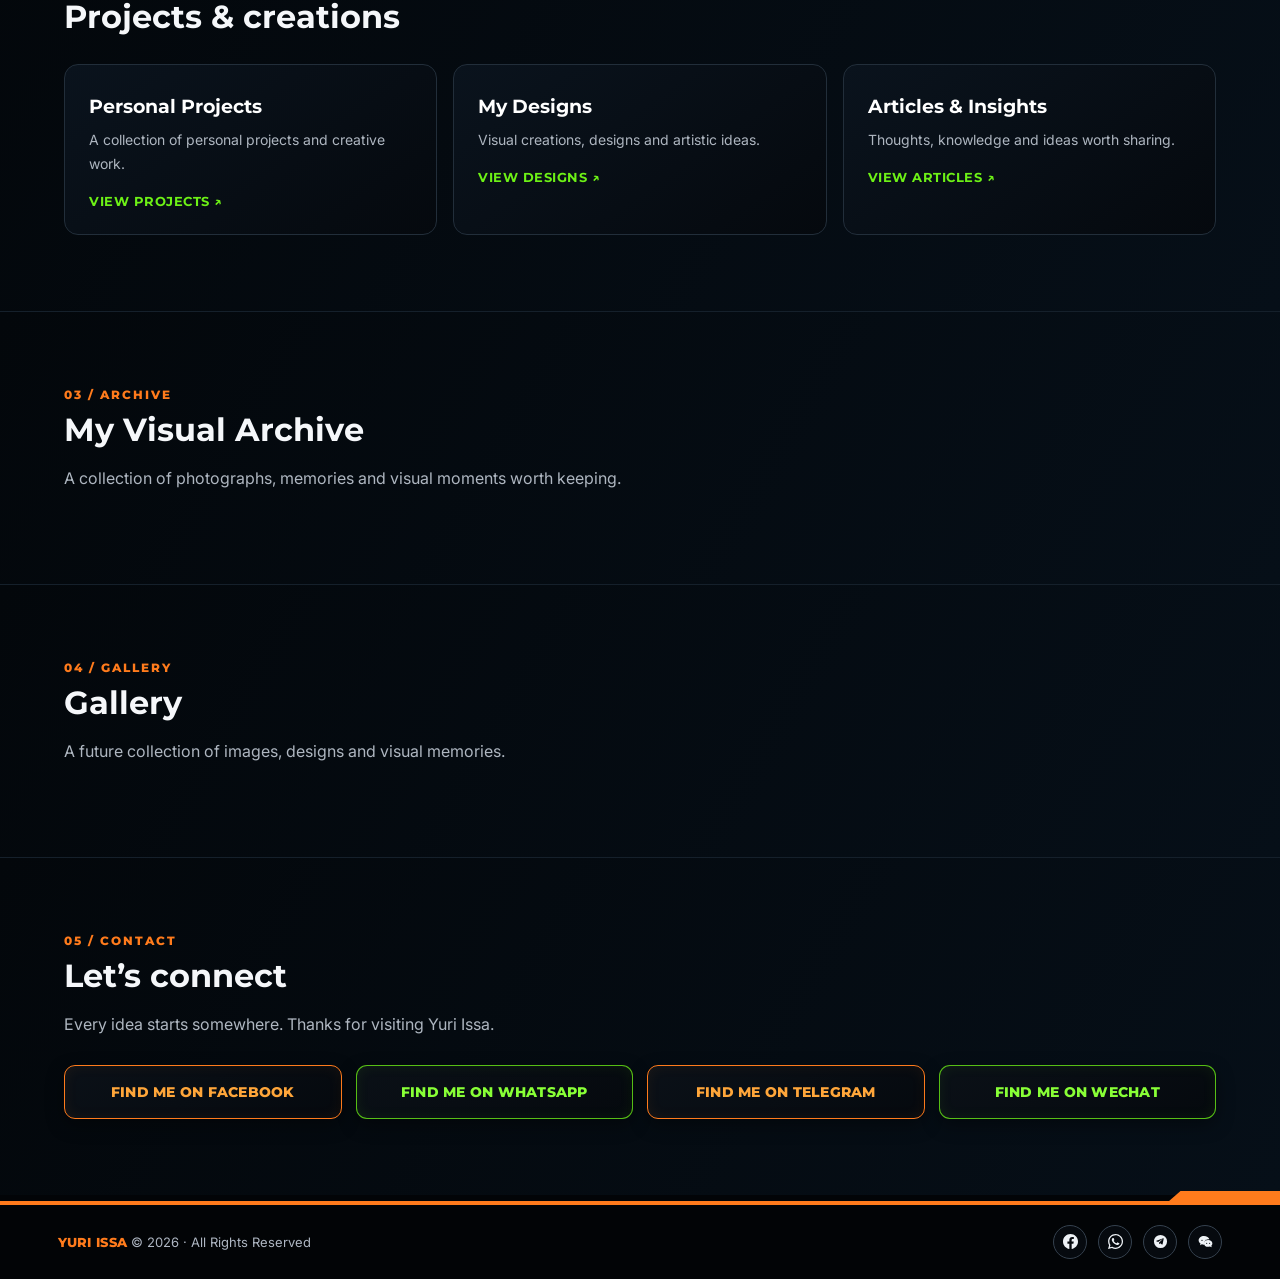
==== commit 28386fb8: "Add latest published posts feed to homepage" ====
--- a/index.html
+++ b/index.html
@@ -193,6 +193,13 @@
   </div>
 </section>
 
+<section class="content-section public-feed-section" id="latest-posts" aria-labelledby="latestPostsHeading">
+  <div class="kicker">06 / LATEST POSTS</div>
+  <h2 id="latestPostsHeading" data-public-feed-title="all">Latest posts</h2>
+  <div data-public-feed="all" data-limit="6" aria-live="polite">Loading published posts…</div>
+  <a class="view-all" href="articles.html">VIEW ALL POSTS</a>
+</section>
+
 <section class="content-section" id="about">
   <div class="kicker">01 / ABOUT</div>
   <h2>A little about me</h2>
@@ -435,20 +442,6 @@
 
 <script src="content.js"></script>
 <script src="language.js"></script>
-
-<script>
-/* Keep the isolated visual-preview flag while navigating between site pages. */
-(() => {
-  if (new URLSearchParams(location.search).get("preview") !== "1") return;
-  document.querySelectorAll('a[href]').forEach(link => {
-    try {
-      const target = new URL(link.getAttribute("href"), location.href);
-      if (target.origin !== location.origin) return;
-      target.searchParams.set("preview", "1");
-      link.href = target.pathname + target.search + target.hash;
-    } catch (error) {}
-  });
-})();
-</script>
+<script src="public-content.js"></script>
 </body>
 </html>
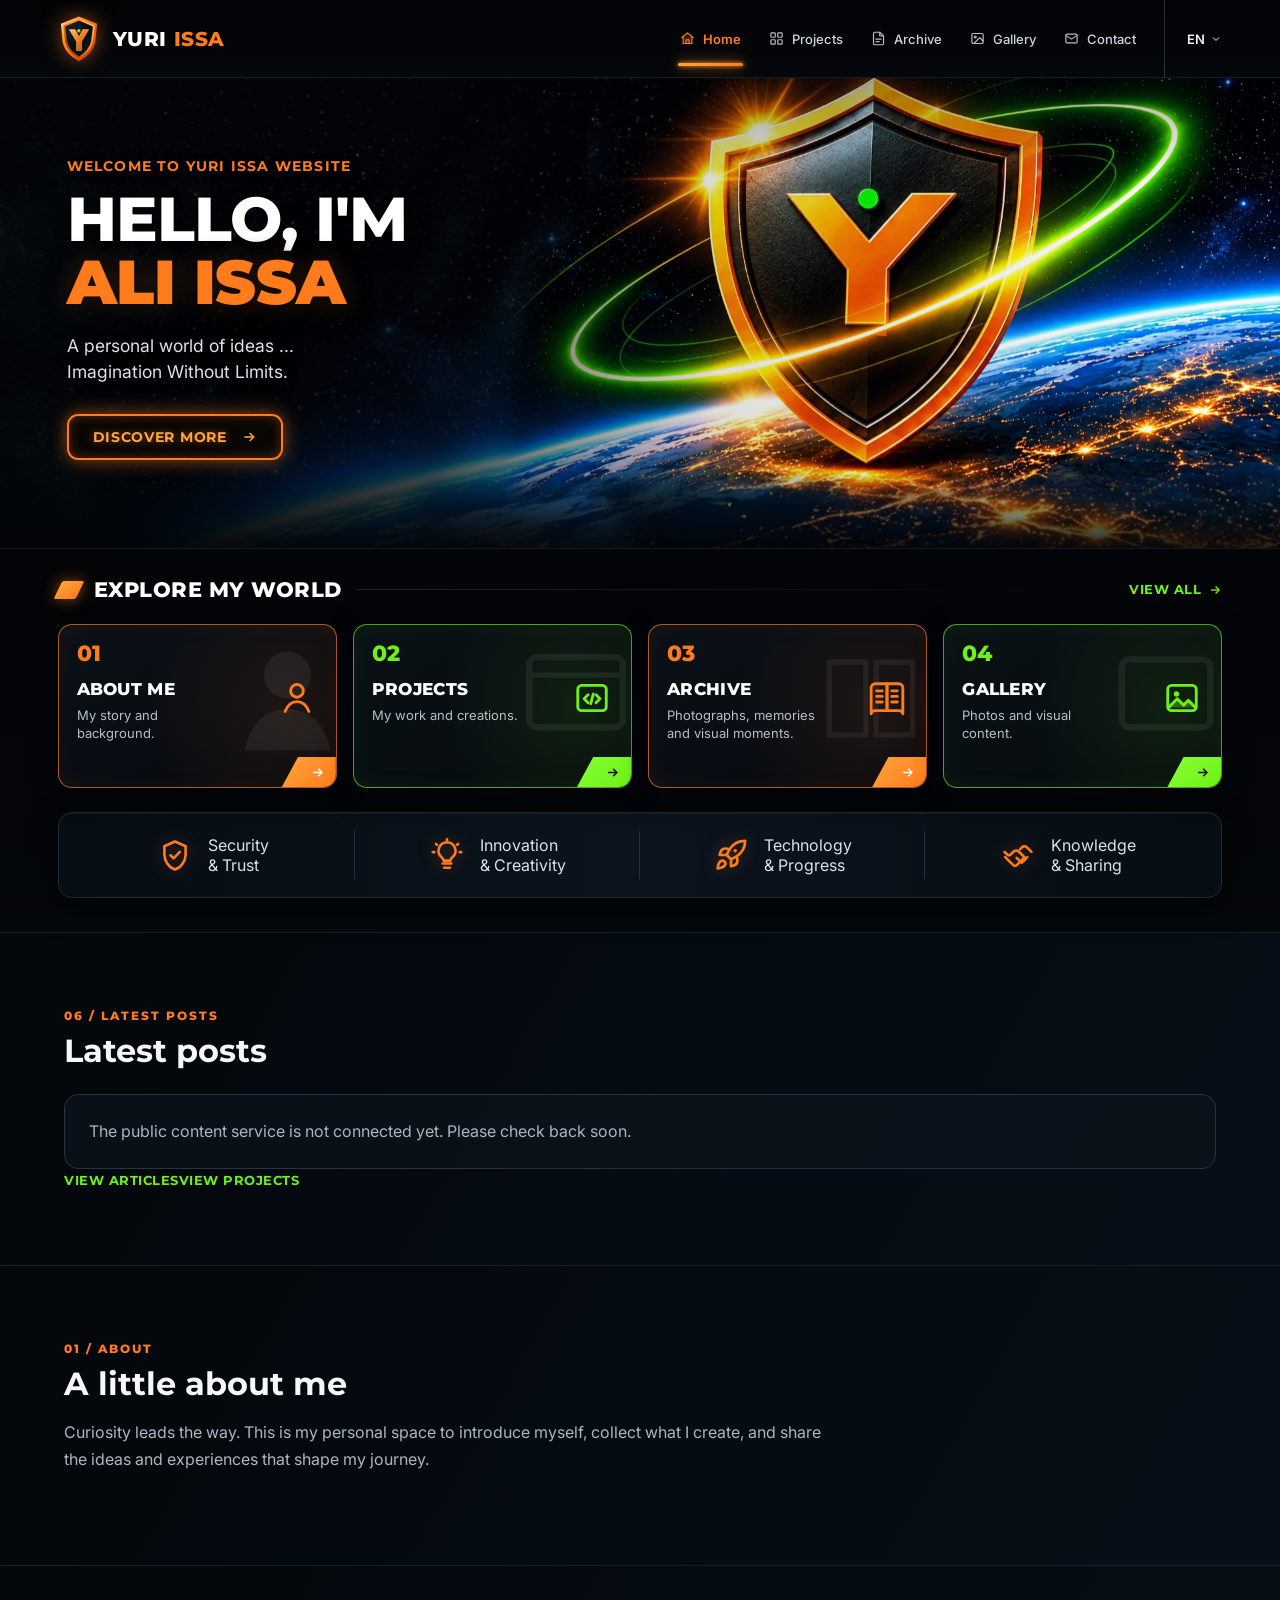
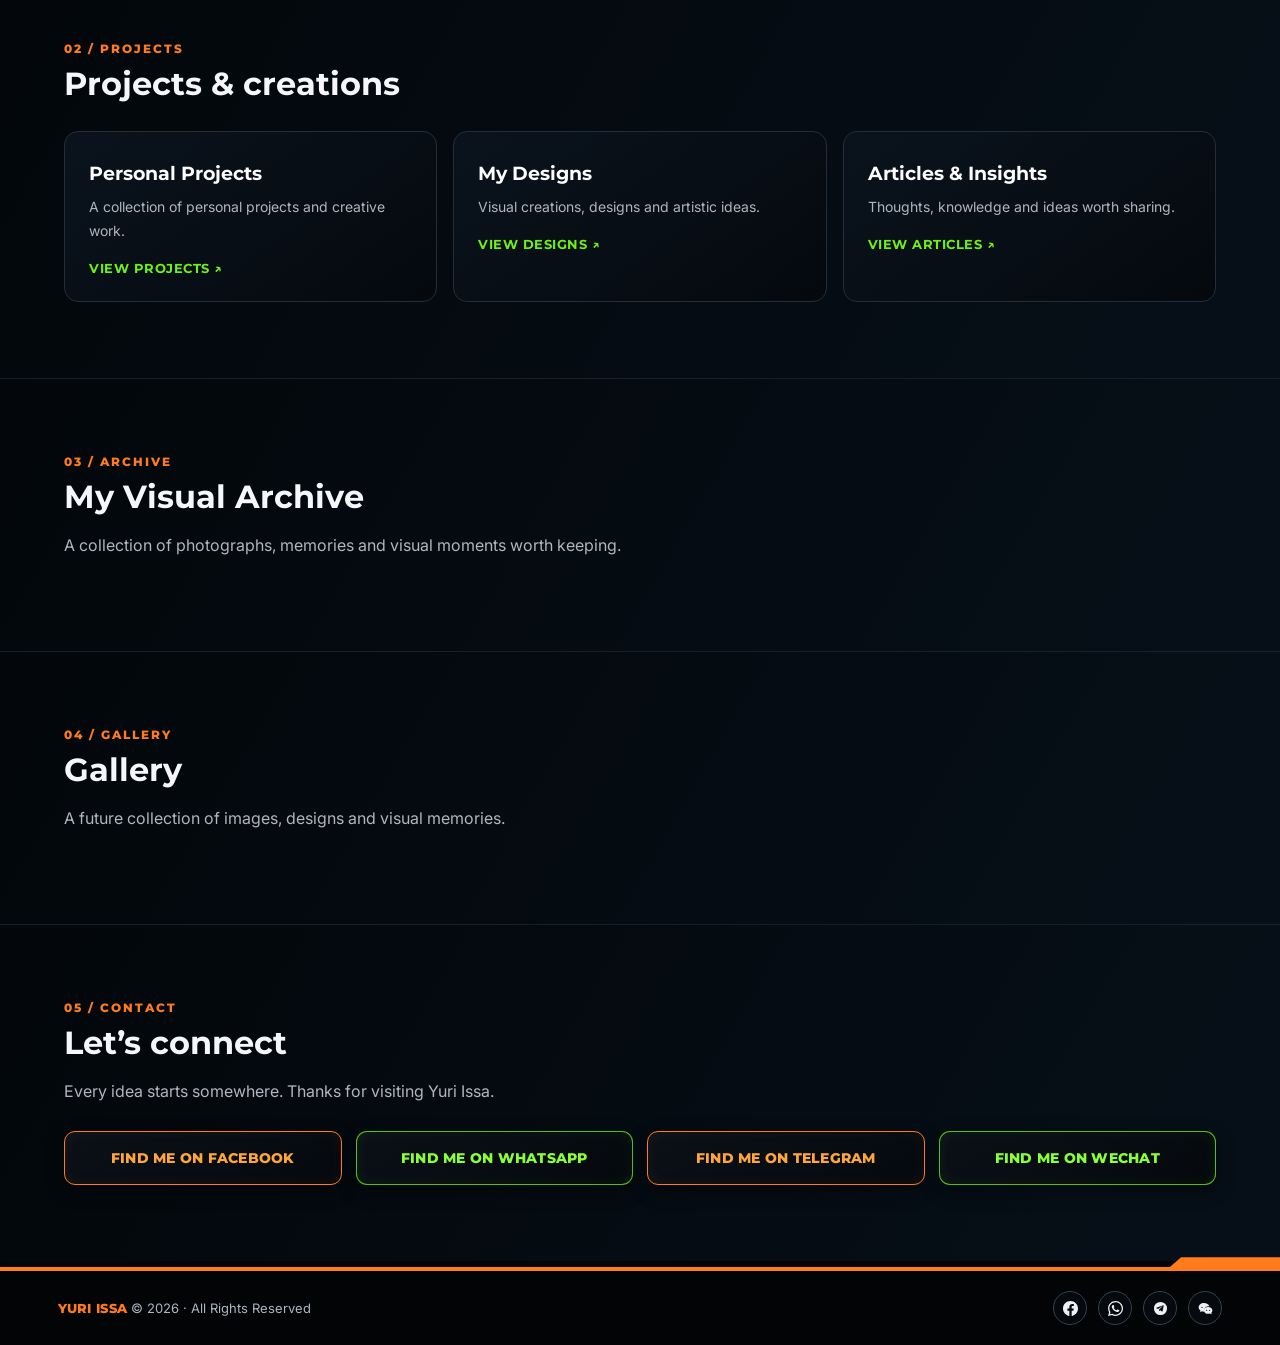
==== commit 98dc875e: "Add separate article and project links to homepage feed" ====
--- a/index.html
+++ b/index.html
@@ -197,7 +197,7 @@
   <div class="kicker">06 / LATEST POSTS</div>
   <h2 id="latestPostsHeading" data-public-feed-title="all">Latest posts</h2>
   <div data-public-feed="all" data-limit="6" aria-live="polite">Loading published posts…</div>
-  <a class="view-all" href="articles.html">VIEW ALL POSTS</a>
+  <div class="latest-post-links"><a class="view-all" href="articles.html">VIEW ARTICLES</a><a class="view-all" href="projects.html">VIEW PROJECTS</a></div>
 </section>
 
 <section class="content-section" id="about">
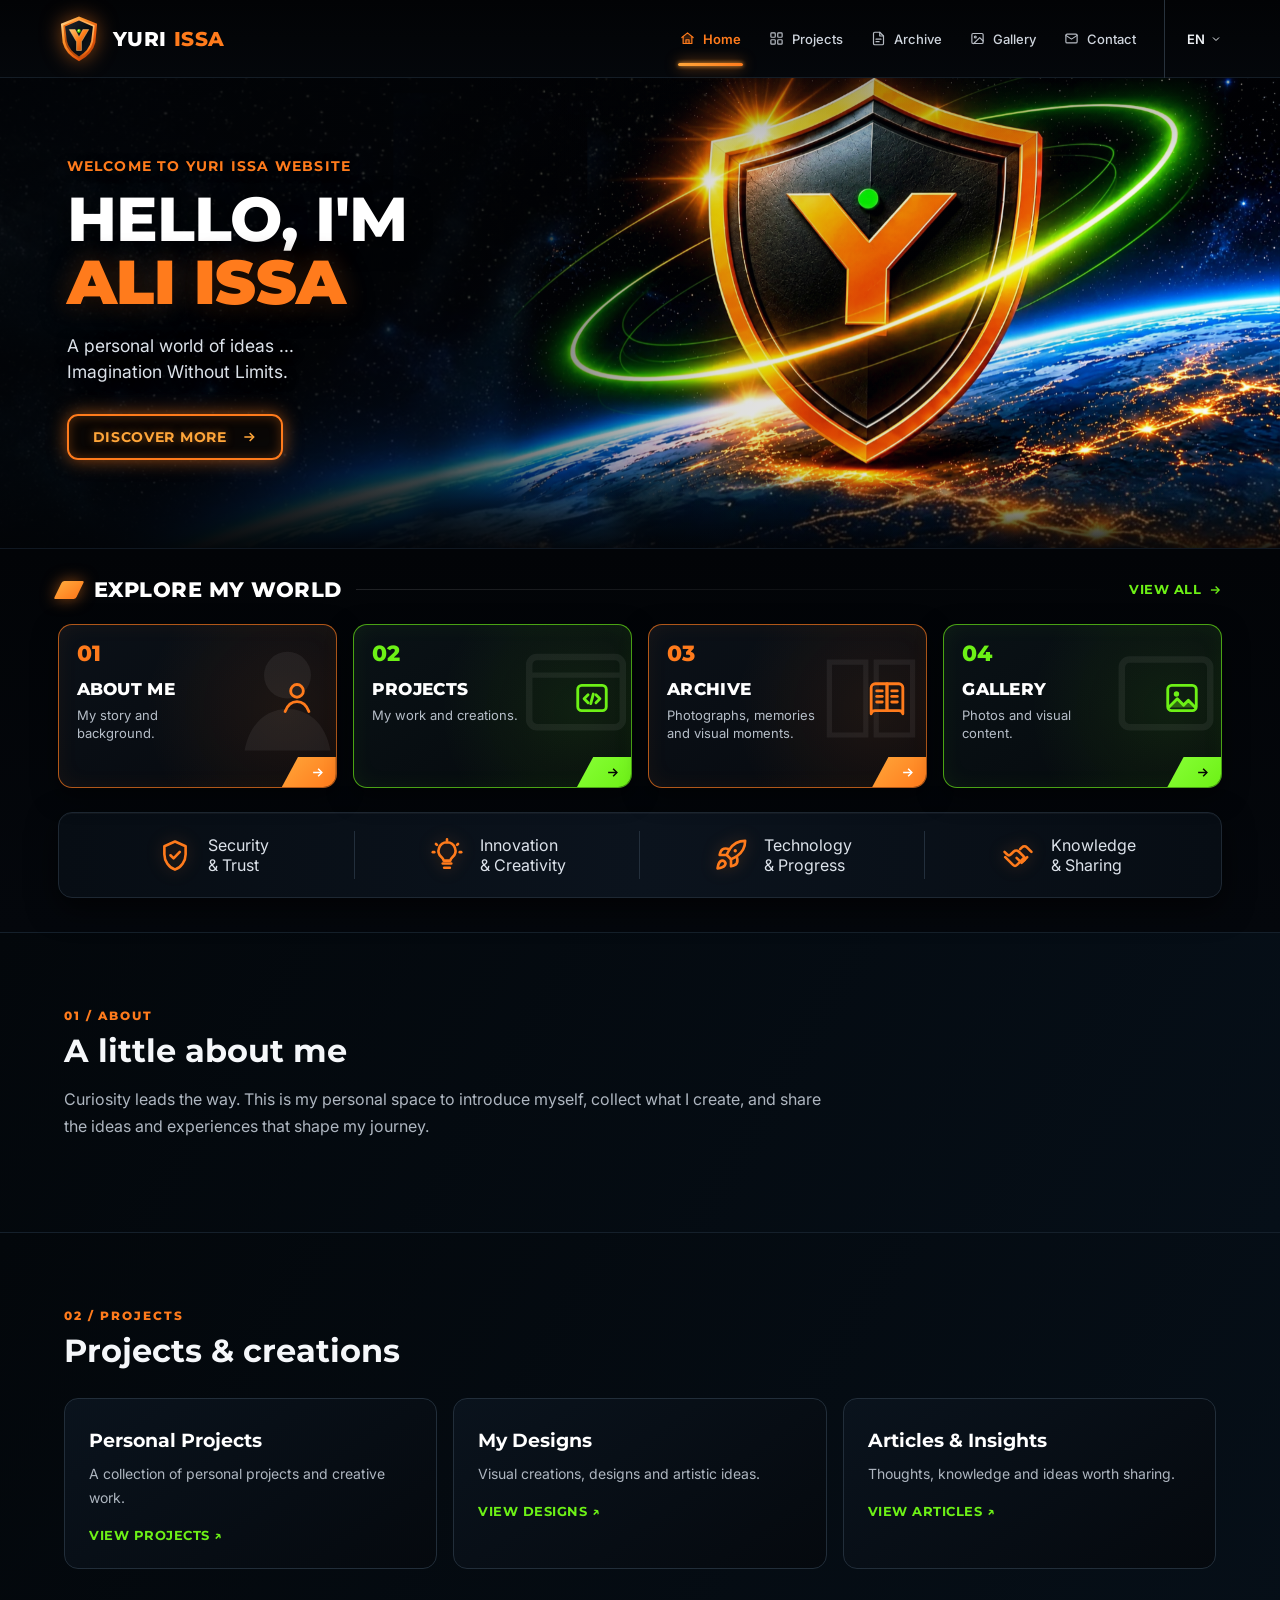
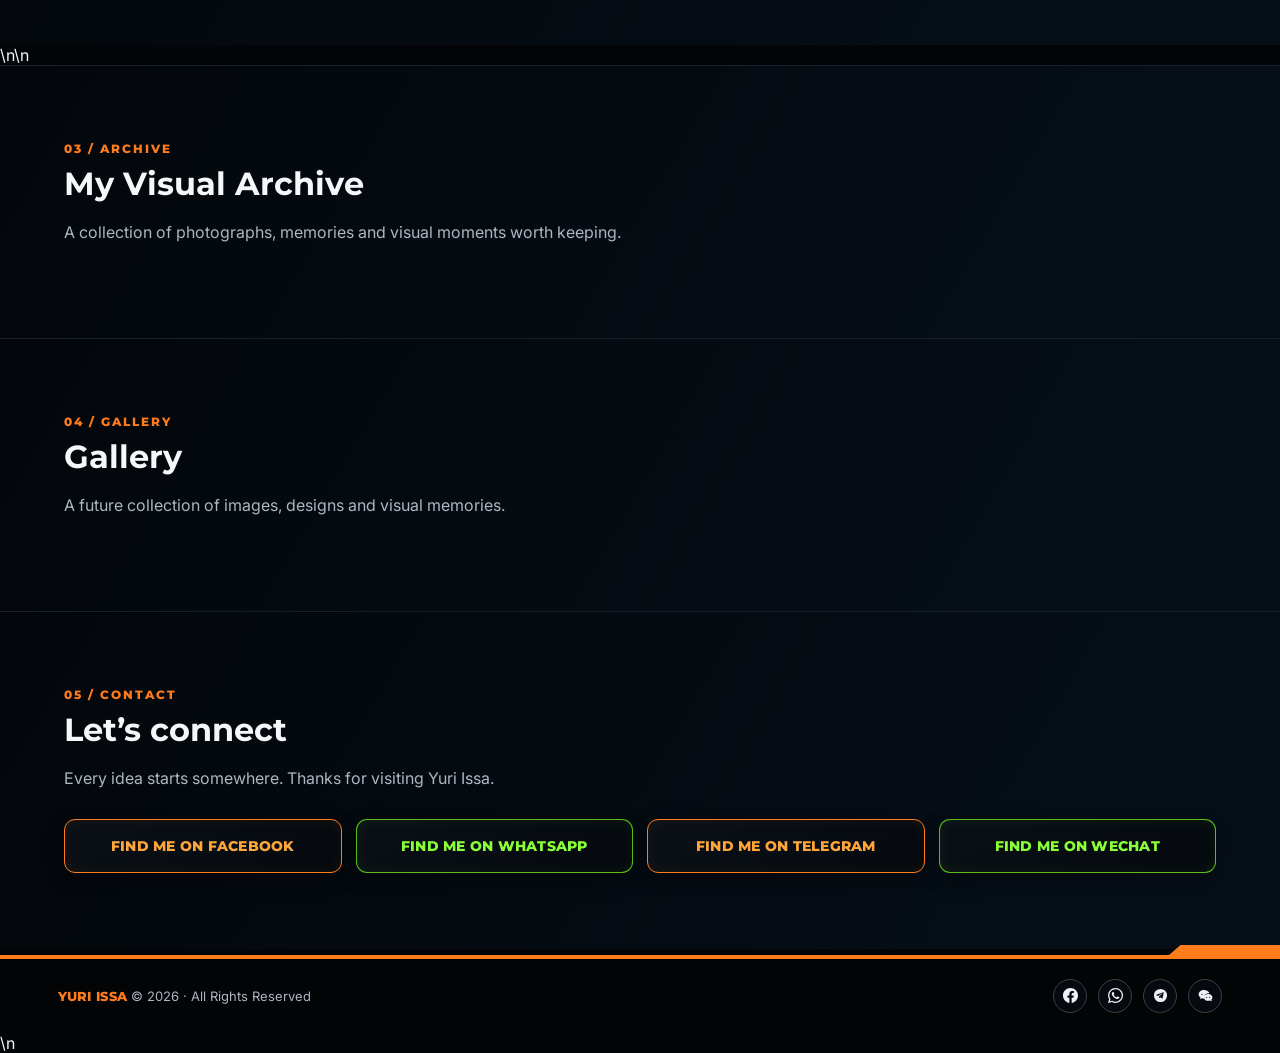
==== commit eb68f36f: "Connect homepage to published admin content" ====
--- a/index.html
+++ b/index.html
@@ -193,13 +193,6 @@
   </div>
 </section>
 
-<section class="content-section public-feed-section" id="latest-posts" aria-labelledby="latestPostsHeading">
-  <div class="kicker">06 / LATEST POSTS</div>
-  <h2 id="latestPostsHeading" data-public-feed-title="all">Latest posts</h2>
-  <div data-public-feed="all" data-limit="6" aria-live="polite">Loading published posts…</div>
-  <div class="latest-post-links"><a class="view-all" href="articles.html">VIEW ARTICLES</a><a class="view-all" href="projects.html">VIEW PROJECTS</a></div>
-</section>
-
 <section class="content-section" id="about">
   <div class="kicker">01 / ABOUT</div>
   <h2>A little about me</h2>
@@ -228,7 +221,7 @@
   </div>
 </section>
 
-<section class="content-section" id="archive">
+<section class="content-section" id="published-articles" hidden>\n  <div class="kicker">06 / ARTICLES</div>\n  <h2>Published Articles</h2>\n  <div class="cards"></div>\n</section>\n\n<section class="content-section" id="archive">
   <div class="kicker">03 / ARCHIVE</div>
   <h2>My Visual Archive</h2>
   <p>A collection of photographs, memories and visual moments worth keeping.</p>
@@ -440,8 +433,7 @@
 })();
 </script>
 
-<script src="content.js"></script>
+<script src="content.js"></script>\n<script src="public-content.js" defer></script>
 <script src="language.js"></script>
-<script src="public-content.js"></script>
 </body>
 </html>
--- a/style.css
+++ b/style.css
@@ -860,6 +860,8 @@
 
 
 /* Public content rendered from the read-only publishing API */
+.latest-post-links{display:flex;flex-wrap:wrap;align-items:center;gap:18px;margin-top:16px}
+.latest-post-links .view-all{padding:4px 0}
 .public-post-grid{align-items:stretch}
 .public-post-card{display:flex;flex-direction:column;gap:8px;min-height:100%}
 .public-post-image{width:100%;max-height:230px;aspect-ratio:16/9;object-fit:cover;border-radius:9px;border:1px solid #263441;background:#03070b}
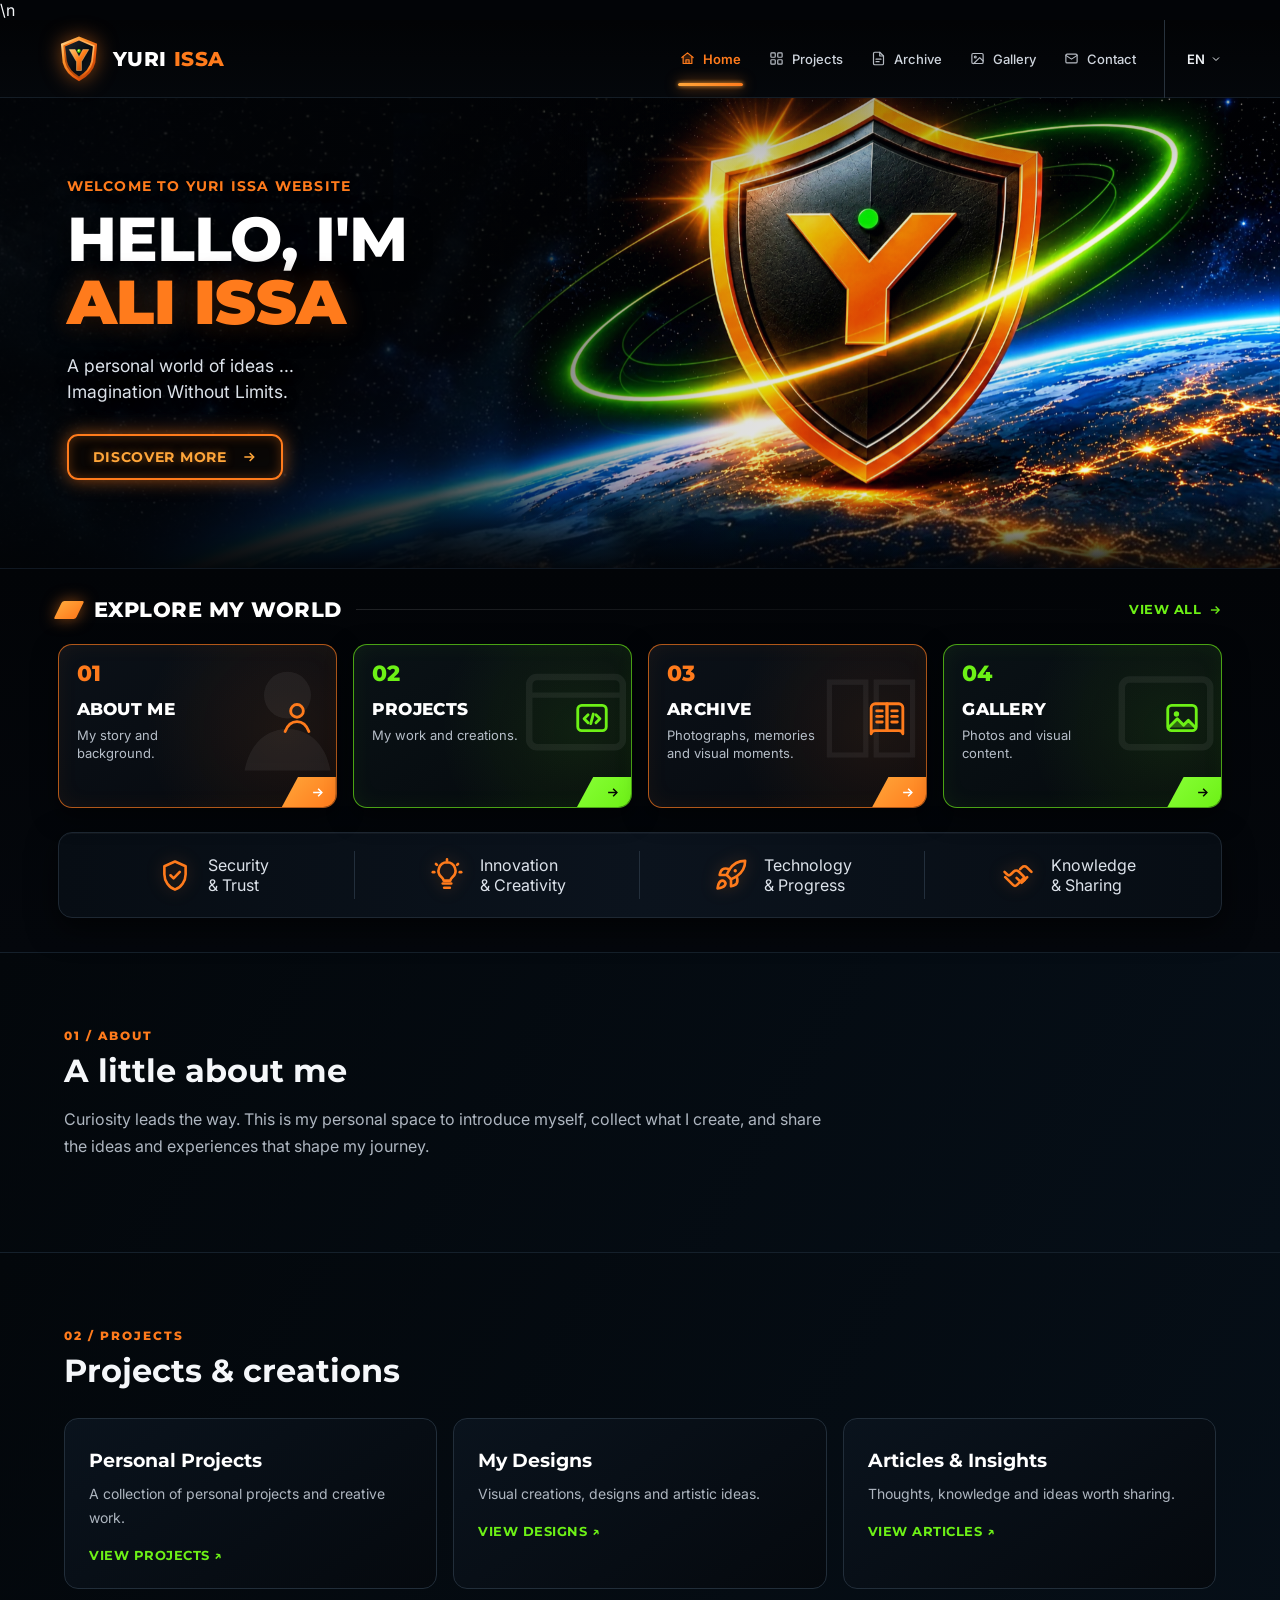
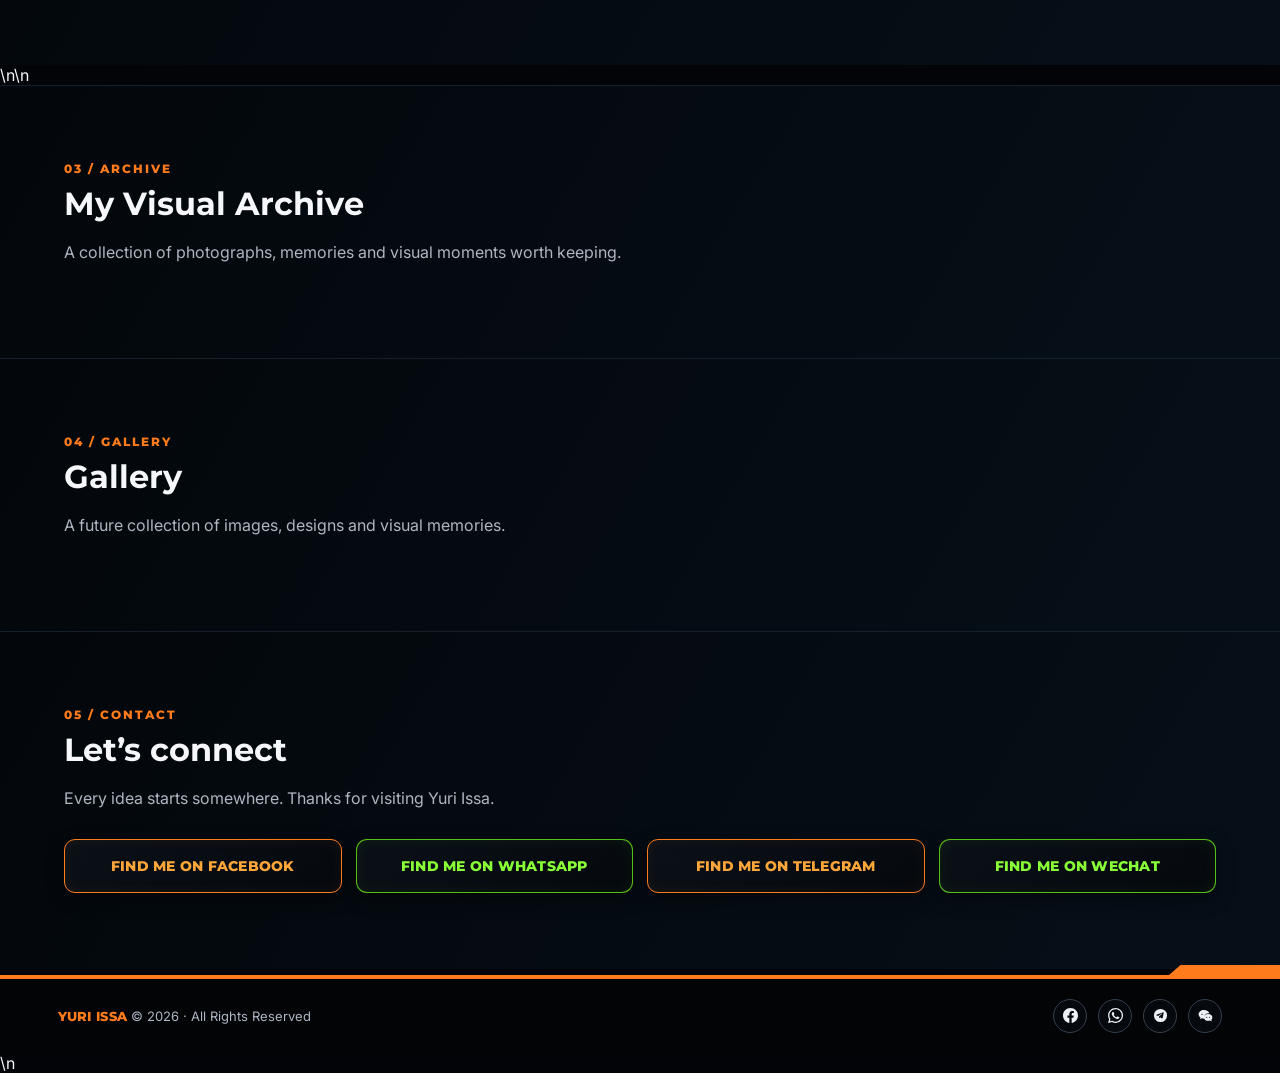
==== commit 0ef2b745: "Make public API origin an explicit deployment setting" ====
--- a/index.html
+++ b/index.html
@@ -3,7 +3,7 @@
 <head>
 <meta charset="utf-8">
 <meta name="viewport" content="width=device-width, initial-scale=1">
-<meta name="theme-color" content="#03070b">
+<meta name="theme-color" content="#03070b">\n<meta name="yuriissa-api-base" content="">
 <meta name="description" content="Yuri Issa — personal space for ideas, creativity, technology and projects.">
 <title>YURI ISSA — Personal Website</title>
 <link rel="preconnect" href="https://fonts.googleapis.com">
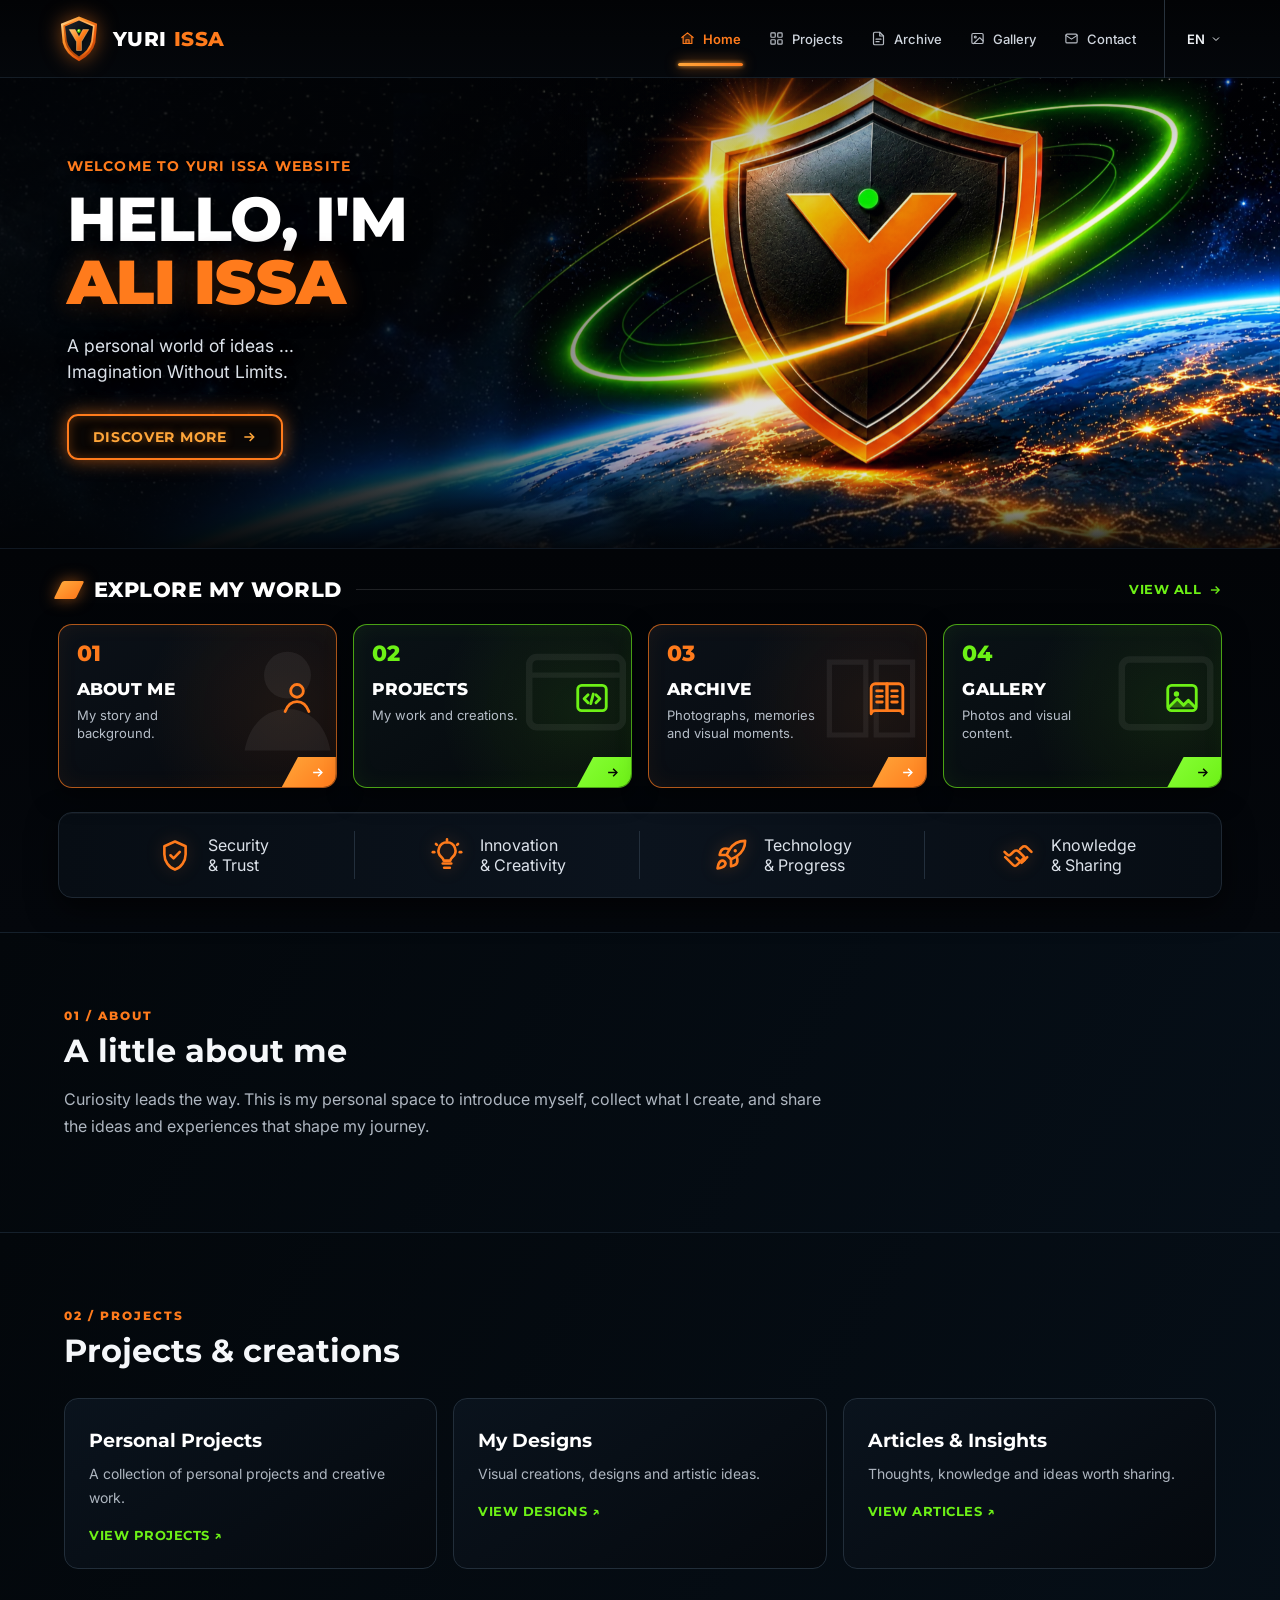
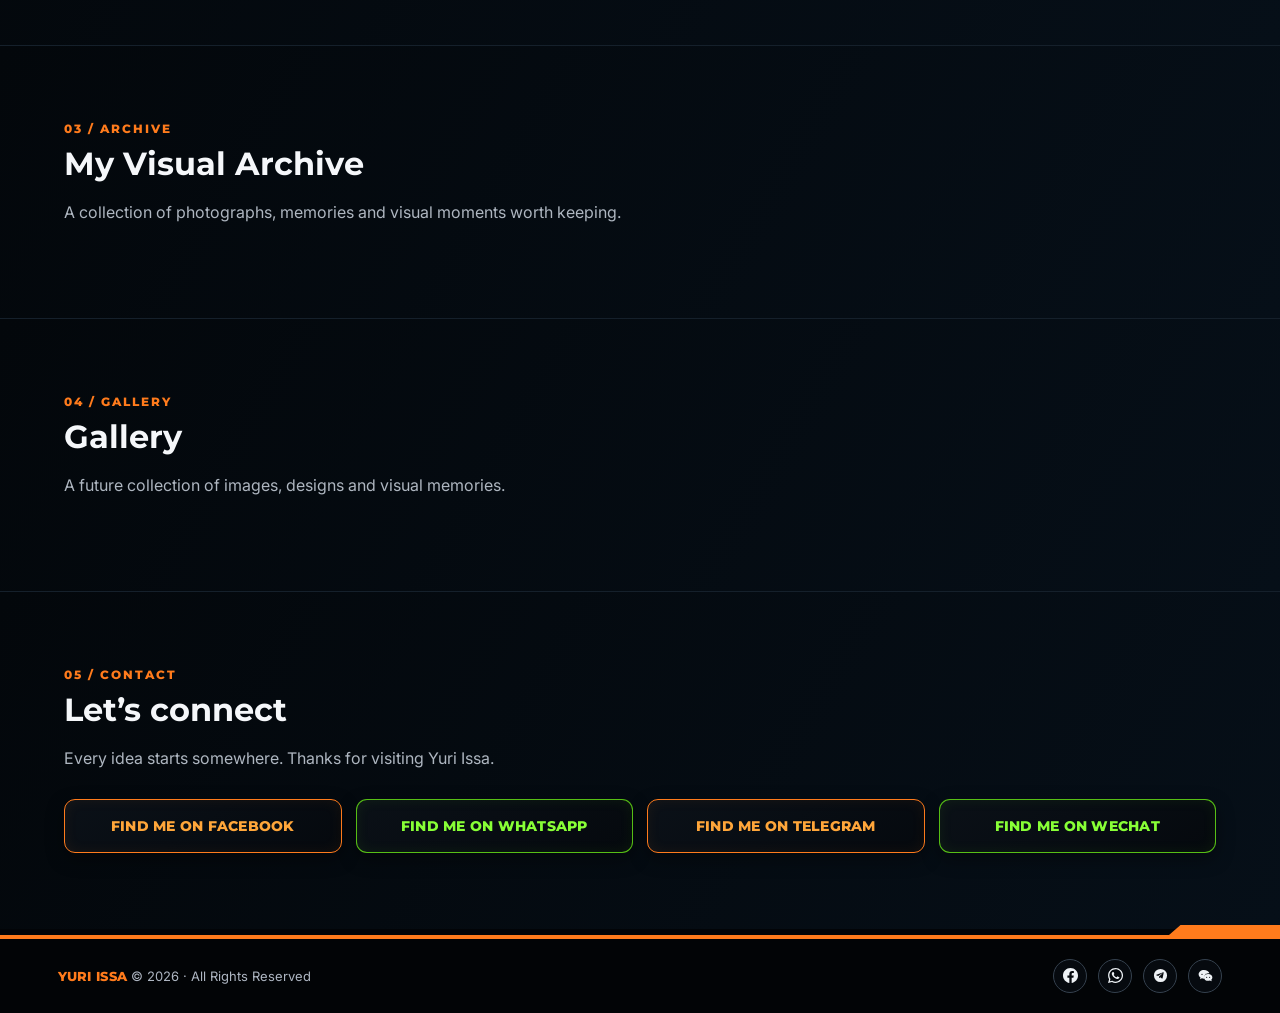
==== commit feee40db: "Configure the verified YURI ISSA public API base URL" ====
--- a/index.html
+++ b/index.html
@@ -3,7 +3,8 @@
 <head>
 <meta charset="utf-8">
 <meta name="viewport" content="width=device-width, initial-scale=1">
-<meta name="theme-color" content="#03070b">\n<meta name="yuriissa-api-base" content="">
+<meta name="theme-color" content="#03070b">
+<meta name="yuriissa-api-base" content="https://yuri-issa-admin.yuri-issa37.workers.dev">
 <meta name="description" content="Yuri Issa — personal space for ideas, creativity, technology and projects.">
 <title>YURI ISSA — Personal Website</title>
 <link rel="preconnect" href="https://fonts.googleapis.com">
@@ -221,7 +222,13 @@
   </div>
 </section>
 
-<section class="content-section" id="published-articles" hidden>\n  <div class="kicker">06 / ARTICLES</div>\n  <h2>Published Articles</h2>\n  <div class="cards"></div>\n</section>\n\n<section class="content-section" id="archive">
+<section class="content-section" id="published-articles" hidden>
+  <div class="kicker">06 / ARTICLES</div>
+  <h2>Published Articles</h2>
+  <div class="cards"></div>
+</section>
+
+<section class="content-section" id="archive">
   <div class="kicker">03 / ARCHIVE</div>
   <h2>My Visual Archive</h2>
   <p>A collection of photographs, memories and visual moments worth keeping.</p>
@@ -433,7 +440,8 @@
 })();
 </script>
 
-<script src="content.js"></script>\n<script src="public-content.js" defer></script>
+<script src="content.js"></script>
+<script src="public-content.js" defer></script>
 <script src="language.js"></script>
 </body>
 </html>
